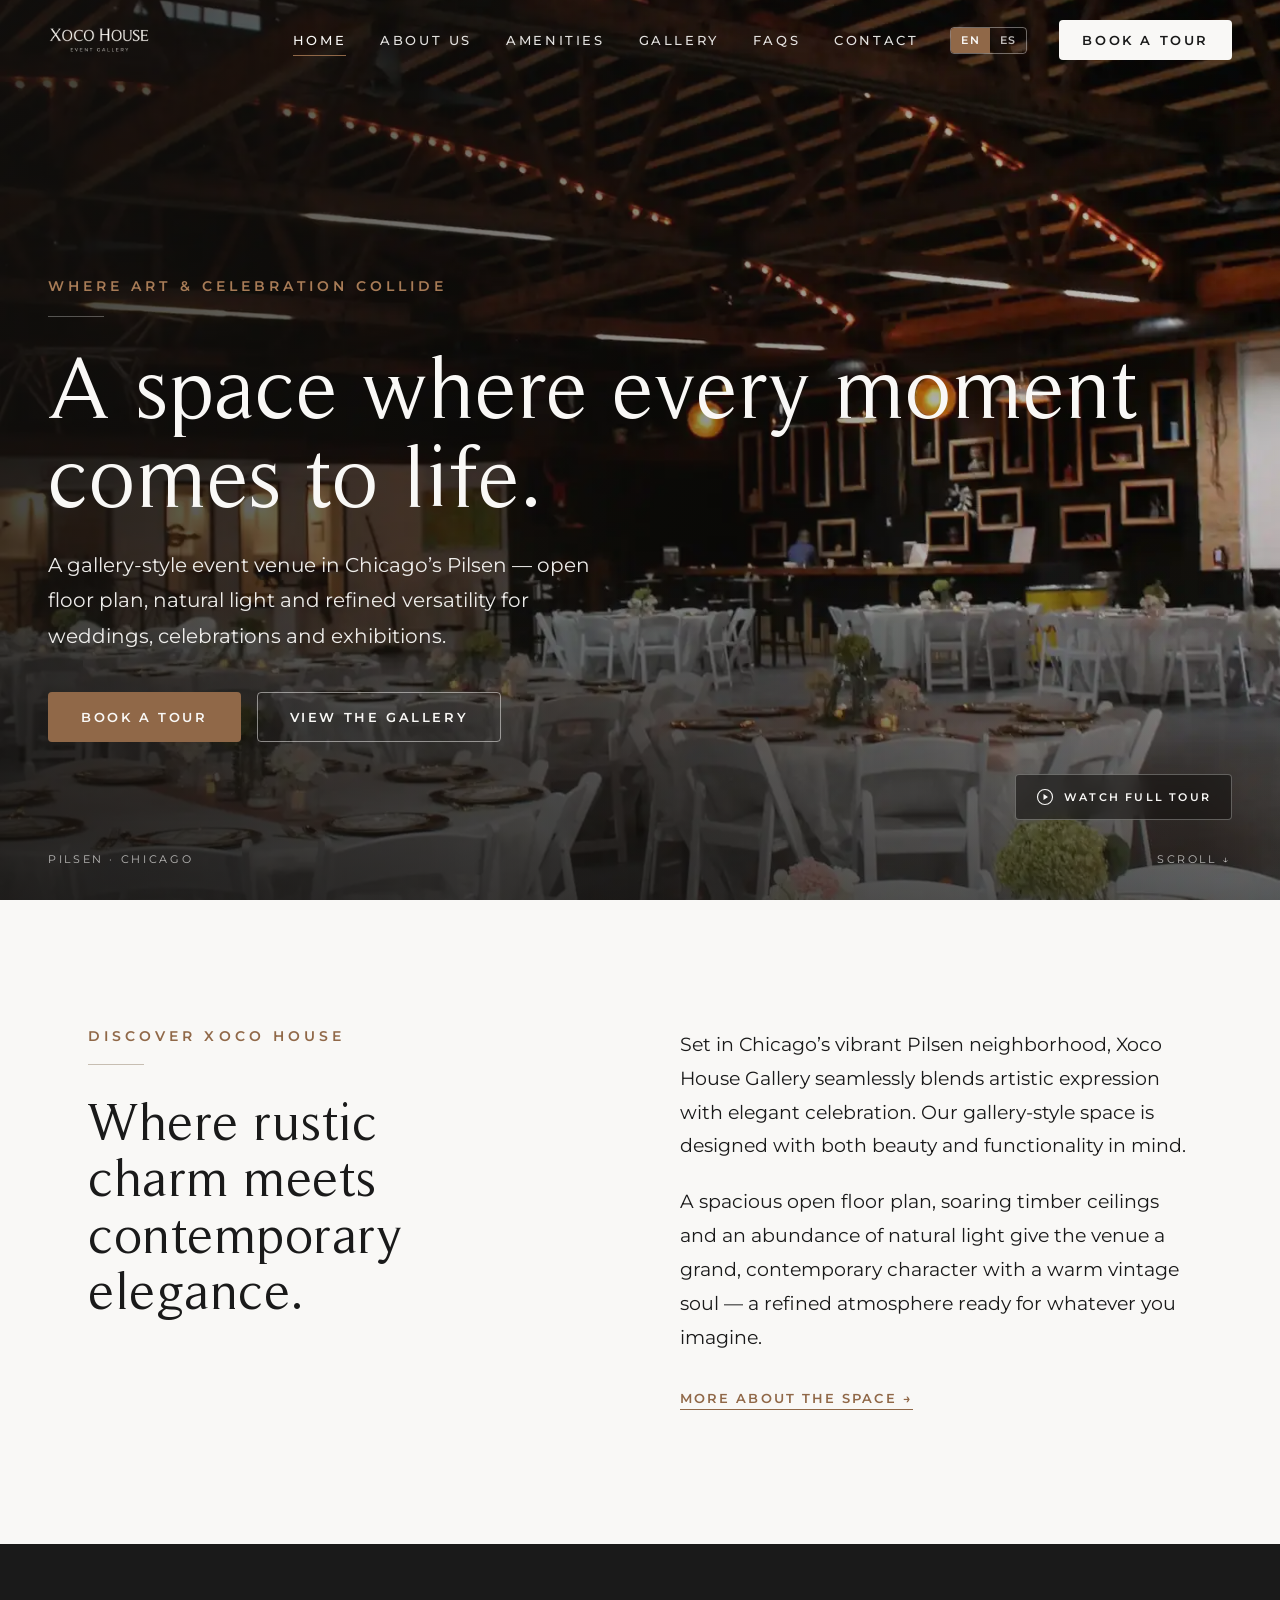
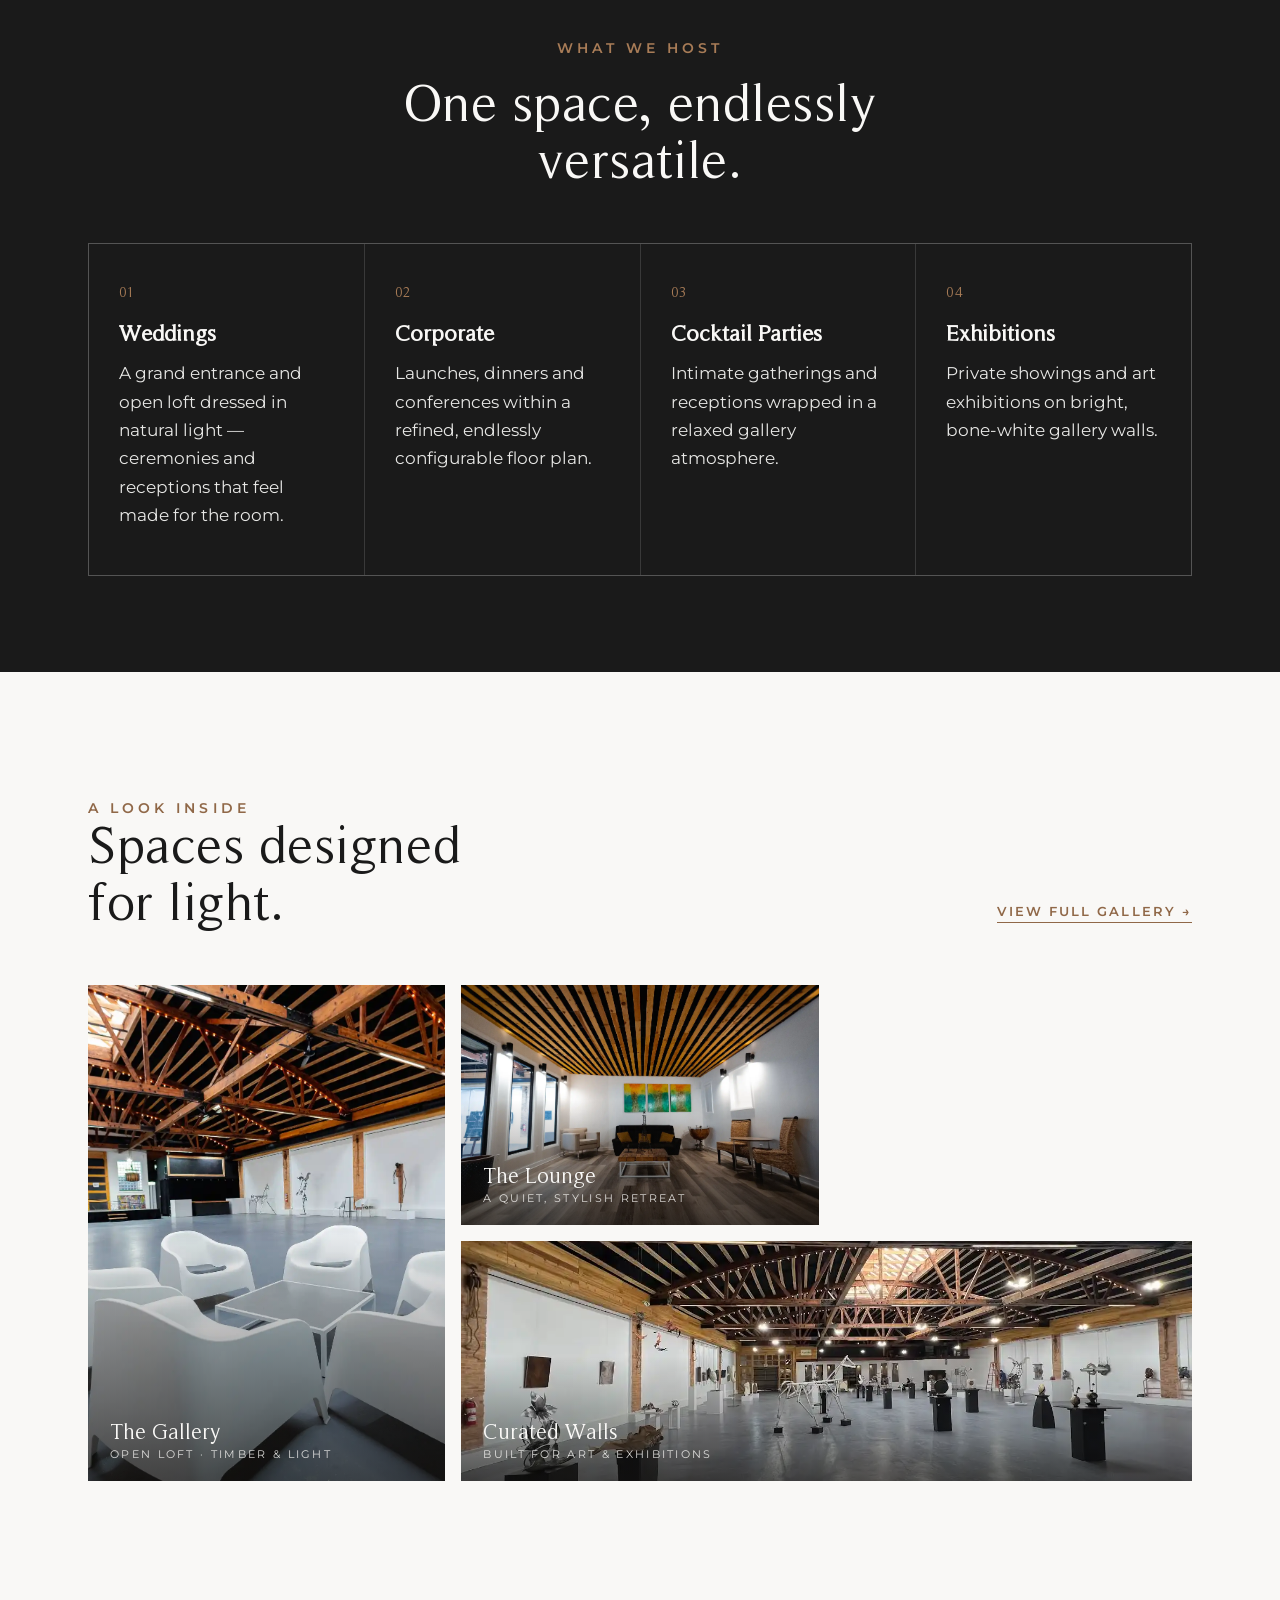
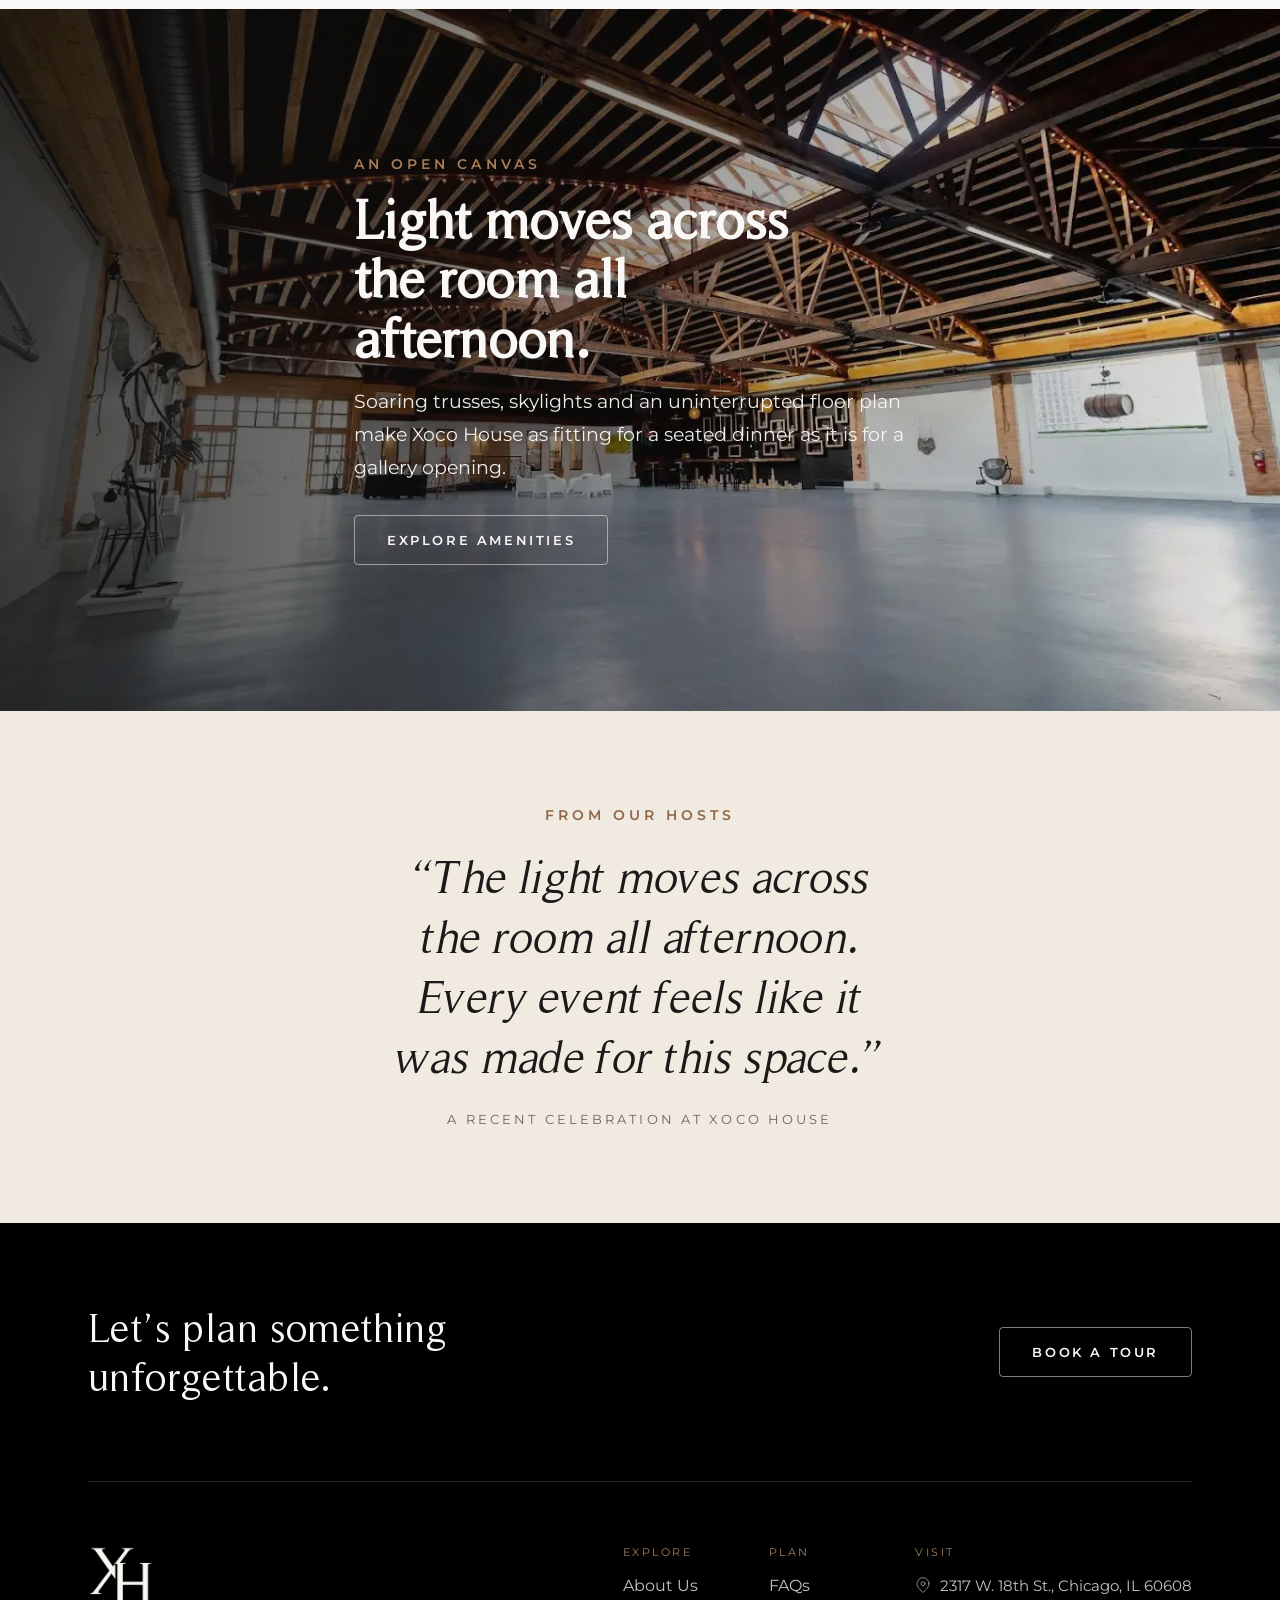
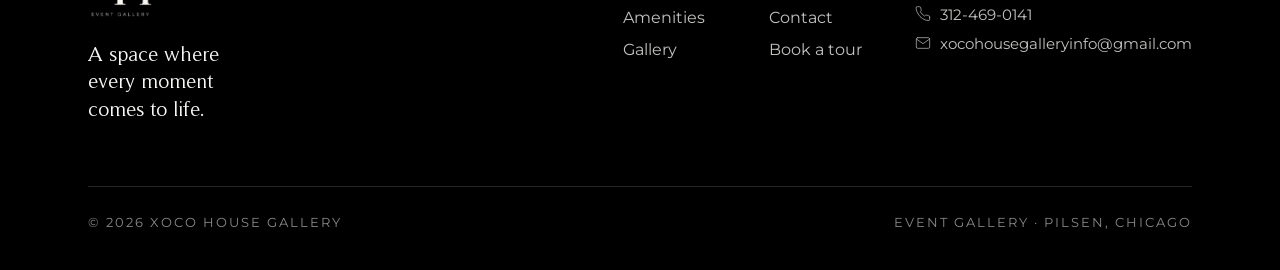
==== index.html @ 5855aecd "Launch Xoco House Gallery website Multi-page static site for Xoco House Gallery event venue (Pilsen," ====
<!DOCTYPE html>
<html lang="en">
<head>
<meta charset="utf-8" />
<meta name="viewport" content="width=device-width, initial-scale=1" />
<title>Xoco House Gallery — Event Venue in Pilsen, Chicago</title>
<meta name="description" content="A gallery-style event venue in Chicago's Pilsen — open floor plan, natural light and refined versatility for weddings, celebrations and exhibitions." />
<link rel="preconnect" href="https://fonts.googleapis.com" />
<link rel="preconnect" href="https://fonts.gstatic.com" crossorigin />
<link href="https://fonts.googleapis.com/css2?family=Montserrat:wght@300;400;500;600&display=swap" rel="stylesheet" />
<link rel="stylesheet" href="colors_and_type.css" />
<link rel="stylesheet" href="kit.css" />
<style>
/* ── Scroll-reveal ───────────────────────────────────────── */
.reveal { opacity: 0; transform: translateY(22px); transition: opacity 600ms cubic-bezier(0.22,1,0.36,1), transform 600ms cubic-bezier(0.22,1,0.36,1); }
.reveal.in  { opacity: 1; transform: none; }
.reveal-d1  { transition-delay: 80ms; }
.reveal-d2  { transition-delay: 160ms; }
.reveal-d3  { transition-delay: 240ms; }
.reveal-d4  { transition-delay: 320ms; }
@media (prefers-reduced-motion: reduce) { .reveal { opacity:1; transform:none; transition:none; } }

/* ── Nav ─────────────────────────────────────────────────── */
.nav { position:fixed; top:0; left:0; right:0; z-index:50;
  transition: background var(--dur) var(--ease-out), box-shadow var(--dur), border-color var(--dur);
  border-bottom: 1px solid transparent; }
.nav.solid { background: rgba(249,248,246,0.94); backdrop-filter: blur(10px);
  border-bottom-color: var(--border-soft); box-shadow: var(--shadow-xs); }
.nav-inner { max-width:1280px; margin:0 auto; padding:0 48px; height:80px;
  display:flex; align-items:center; gap:32px; }
.nav-logo { display:flex; align-items:center; }
.nav-logo img { height:26px; }
.nav-logo .logo-dark { display:none; }
.nav.solid .nav-logo .logo-light { display:none; }
.nav.solid .nav-logo .logo-dark  { display:block; }
.nav-links { display:flex; gap:34px; margin-left:auto; }
.nav-links a { font-size:13px; font-weight:500; letter-spacing:0.2em; text-transform:uppercase;
  position:relative; transition:color var(--dur); padding:4px 0; }
.nav:not(.solid) .nav-links a { color:rgba(249,248,246,.9); }
.nav.solid      .nav-links a { color:var(--xh-ink-700); }
.nav-links a::after { content:''; position:absolute; left:0; right:0; bottom:-4px; height:1px;
  background:var(--accent); transform:scaleX(0); transform-origin:left;
  transition:transform var(--dur) var(--ease-out); }
.nav-links a:hover::after, .nav-links a.active::after { transform:scaleX(1); }
.nav-links a.active { color:var(--accent); }
.nav:not(.solid) .nav-links a.active { color:var(--xh-bone); }

/* Language switcher */
.lang-switch { display:flex; align-items:center; gap:0; border:1px solid transparent;
  border-radius:var(--radius-md); overflow:hidden; font-size:10.5px; font-weight:600; letter-spacing:0.12em; }
.nav:not(.solid) .lang-switch { border-color:rgba(249,248,246,0.4); }
.nav.solid       .lang-switch { border-color:var(--border); }
.lang-switch button { background:none; border:none; cursor:pointer; padding:6px 10px;
  font-family:var(--font-sans); font-size:10.5px; font-weight:600; letter-spacing:0.12em;
  text-transform:uppercase; transition:background var(--dur), color var(--dur); }
.nav:not(.solid) .lang-switch button { color:rgba(249,248,246,.75); }
.nav.solid       .lang-switch button { color:var(--xh-stone-600); }
.lang-switch button.active { background:var(--accent); color:var(--xh-bone) !important; }
.nav-cta { padding:11px 22px; }
.nav:not(.solid) .nav-cta { background:var(--xh-bone); color:var(--xh-ink-900); }
.nav:not(.solid) .nav-cta:hover { background:var(--xh-white); }

/* Burger */
.nav-burger { display:none; flex-direction:column; gap:5px;
  background:none; border:0; padding:8px; cursor:pointer; }
.nav-burger span { width:24px; height:1.5px; display:block;
  transition:transform var(--dur), opacity var(--dur), background var(--dur); }
.nav:not(.solid) .nav-burger span { background:var(--xh-bone); }
.nav.solid       .nav-burger span { background:var(--xh-ink-900); }
.nav-burger.open span:nth-child(1) { transform:translateY(6.5px) rotate(45deg); }
.nav-burger.open span:nth-child(2) { opacity:0; }
.nav-burger.open span:nth-child(3) { transform:translateY(-6.5px) rotate(-45deg); }

/* Drawer */
.nav-drawer { display:none; overflow:hidden; max-height:0; background:var(--xh-bone);
  border-bottom:1px solid var(--border-soft); padding:0 32px;
  transition:max-height var(--dur) var(--ease-out), padding var(--dur); }
.nav-drawer.open { max-height:480px; padding:14px 32px 24px; }
.nav-drawer a { display:block; font-size:13px; font-weight:500; letter-spacing:0.16em;
  text-transform:uppercase; color:var(--xh-ink-700); padding:13px 0;
  border-bottom:1px solid var(--border-soft); transition:color var(--dur); }
.nav-drawer a.active { color:var(--accent); }
.nav-drawer .lang-row { display:flex; gap:12px; padding:16px 0; align-items:center; }
.nav-drawer .lang-row span { font-size:10px; letter-spacing:0.2em; text-transform:uppercase; color:var(--fg-3); }

@media (max-width:960px) {
  .nav-links, .nav-cta, .lang-switch { display:none; }
  .nav-burger { display:flex; }
  .nav-drawer { display:block; }
  .nav { background:rgba(249,248,246,.94); backdrop-filter:blur(10px); border-bottom-color:var(--border-soft); }
  .nav .nav-burger span { background:var(--xh-ink-900); }
  .nav .nav-logo .logo-light { display:none; }
  .nav .nav-logo .logo-dark  { display:block; }
}
@media (max-width:600px) { .nav-inner { padding:0 24px; } }

/* ── Hero (video) ────────────────────────────────────────── */
.hero { position:relative; min-height:100vh; display:flex; align-items:center;
  color:var(--xh-bone); overflow:hidden; }
.hero-media { position:absolute; inset:0; background:var(--xh-ink-800); }
.hero-media video { position:absolute; inset:0; width:100%; height:100%;
  object-fit:cover; }
.hero-media .hero-fallback { position:absolute; inset:0; width:100%; height:100%;
  object-fit:cover; transition:opacity 600ms; }
.hero-scrim { position:absolute; inset:0; pointer-events:none;
  background:
    linear-gradient(100deg, rgba(18,16,14,.82) 0%, rgba(18,16,14,.50) 46%, rgba(18,16,14,.14) 100%),
    linear-gradient(0deg, rgba(18,16,14,.60), rgba(18,16,14,0) 38%); }
.hero-content { position:relative; max-width:1280px; margin:0 auto; padding:120px 48px 0; width:100%; }
.hero-title { font-size:clamp(3rem,6.8vw,5.8rem); line-height:1.02; margin:0 0 26px; }
.hero-sub { font-size:clamp(1.1rem,1.6vw,1.35rem); line-height:1.75; max-width:42ch;
  color:rgba(249,248,246,.95); margin:0 0 38px; }
.hero-actions { display:flex; gap:16px; flex-wrap:wrap; }

/* Video tour button */
.hero-video-ctrl { position:absolute; bottom:80px; right:48px; z-index:10; }
.theater-btn { display:flex; align-items:center; gap:10px; background:rgba(18,16,14,.55);
  border:1px solid rgba(249,248,246,.3); color:var(--xh-bone); cursor:pointer;
  font-family:var(--font-sans); font-size:11px; font-weight:600; letter-spacing:0.2em;
  text-transform:uppercase; padding:13px 20px; border-radius:var(--radius-md);
  backdrop-filter:blur(8px); transition:background var(--dur), border-color var(--dur); }
.theater-btn:hover { background:rgba(18,16,14,.78); border-color:rgba(249,248,246,.6); }
.theater-btn svg { width:18px; height:18px; flex-shrink:0; }

.hero-foot { position:absolute; bottom:34px; left:0; right:0; max-width:1280px; margin:0 auto;
  padding:0 48px; display:flex; justify-content:space-between;
  font-size:11px; letter-spacing:0.24em; text-transform:uppercase; color:rgba(249,248,246,.7); }
.hero-scroll { animation:heroBob 2.4s var(--ease-in-out) infinite; }
@keyframes heroBob { 0%,100%{transform:translateY(0)} 50%{transform:translateY(5px)} }
@media (prefers-reduced-motion:reduce) { .hero-scroll { animation:none; } }
@media (max-height:720px) { .hero-foot,.hero-video-ctrl { display:none; } }
@media (max-width:600px) {
  .hero-content { padding-top:130px; padding-left:24px; padding-right:24px; }
  .hero-video-ctrl { right:24px; bottom:60px; }
  .hero-foot { padding:0 24px; }
}

/* ── Theater overlay ─────────────────────────────────────── */
.theater { position:fixed; inset:0; z-index:200; background:rgba(8,7,6,.96);
  display:flex; align-items:center; justify-content:center;
  animation:lbIn 280ms var(--ease-out); }
.theater[hidden] { display:none; }
@keyframes lbIn { from{opacity:0} to{opacity:1} }
.theater-close { position:absolute; top:24px; right:28px; background:none; border:0;
  color:var(--xh-bone); cursor:pointer; opacity:.7; transition:opacity var(--dur);
  display:flex; align-items:center; justify-content:center; padding:6px; }
.theater-close:hover { opacity:1; }
.theater-close svg { width:28px; height:28px; }
.theater video { max-width:90vw; max-height:86vh; display:block;
  box-shadow: 0 40px 80px rgba(0,0,0,.6); }

/* ── Sections ────────────────────────────────────────────── */
.intro-grid { display:grid; grid-template-columns:1fr 1fr; gap:80px; align-items:start; }
.intro-right p { font-size:19px; line-height:1.78; color:var(--xh-ink-900); margin:0 0 22px; }
.intro-right .btn-text { margin-top:8px; }
@media (max-width:860px) { .intro-grid { grid-template-columns:1fr; gap:30px; } }

/* Event types – dark band */
.evt-sec { background:var(--xh-ink-900); color:var(--xh-bone); }
.evt-grid { display:grid; grid-template-columns:repeat(4,1fr); gap:1px;
  background:rgba(249,248,246,.14); border:1px solid rgba(249,248,246,.14); }
.evt { background:var(--xh-ink-900); padding:40px 30px 46px; display:flex;
  flex-direction:column; gap:12px; transition:background var(--dur) var(--ease-out); }
.evt:hover { background:var(--xh-ink-800); }
.evt-n { font-family:var(--font-display); font-size:14px; color:var(--xh-terracotta-500); letter-spacing:0.1em; }
.evt-t { font-family:var(--font-display); font-size:23px; margin:6px 0 0; color:var(--xh-bone); }
.evt-d { font-size:16.5px; line-height:1.72; color:rgba(249,248,246,.92); margin:0; }
@media (max-width:860px) { .evt-grid { grid-template-columns:1fr 1fr; } }
@media (max-width:520px) { .evt-grid { grid-template-columns:1fr; } }

/* Spaces preview */
.sp-head { flex-direction:row; justify-content:space-between; align-items:flex-end; }
.sp-grid { display:grid; grid-template-columns:repeat(3,1fr); grid-auto-rows:240px; gap:16px; }
.sp-tile { position:relative; margin:0; overflow:hidden; background:var(--xh-sand-200); display:block; }
.sp-tile img { position:absolute; inset:0; width:100%; height:100%; object-fit:cover;
  transition:transform 600ms var(--ease-out); }
.sp-tile:hover img { transform:scale(1.04); }
.sp-tile.tall { grid-row:span 2; }
.sp-tile.wide { grid-column:span 2; }
.sp-tile::after { content:''; position:absolute; inset:0;
  background:linear-gradient(0deg, rgba(18,16,14,.66), rgba(18,16,14,0) 52%); pointer-events:none; }
.sp-cap { position:absolute; left:22px; bottom:20px; z-index:2; display:flex;
  flex-direction:column; gap:4px; color:var(--xh-bone); }
.sp-label { font-family:var(--font-display); font-size:22px; }
.sp-sub { font-size:10.5px; letter-spacing:0.22em; text-transform:uppercase; color:rgba(249,248,246,.84); }
@media (max-width:860px) {
  .sp-head { flex-direction:column; align-items:flex-start; gap:16px; }
  .sp-grid  { grid-template-columns:1fr 1fr; }
  .sp-tile.tall { grid-row:auto; }
}

/* Feature band */
.fband { position:relative; min-height:78vh; display:flex; align-items:center;
  color:var(--xh-bone); overflow:hidden; }
.fband img { position:absolute; inset:0; width:100%; height:100%; object-fit:cover; }
.fband-scrim { position:absolute; inset:0;
  background:linear-gradient(90deg, rgba(18,16,14,.78) 0%, rgba(18,16,14,.35) 60%, rgba(18,16,14,.1) 100%); }
.fband-inner { position:relative; }
.fband-title { font-family:var(--font-display); font-size:clamp(2.2rem,4.3vw,3.7rem);
  line-height:1.08; margin:18px 0 18px; max-width:16ch; color:var(--xh-bone); }
.fband p { font-size:18.5px; line-height:1.78; color:rgba(249,248,246,.95); max-width:44ch; margin:0 0 30px; }

/* Quote */
.quote-sec { background:var(--xh-sand-100); }
.quote-wrap { text-align:center; display:flex; flex-direction:column; align-items:center; gap:24px; }
.quote { font-family:var(--font-display); font-size:clamp(1.9rem,3.6vw,3.2rem);
  line-height:1.3; color:var(--xh-ink-900); margin:0; max-width:21ch; font-style:italic; }
.quote-by { font-size:13px; letter-spacing:0.24em; text-transform:uppercase; color:var(--xh-stone-600); }

/* ── Footer ──────────────────────────────────────────────── */
.ft { background:var(--xh-black); color:var(--xh-bone); padding:0 0 40px; }
.ft-cta { display:flex; justify-content:space-between; align-items:center; gap:24px;
  flex-wrap:wrap; padding:80px 0; border-bottom:1px solid rgba(249,248,246,.14); }
.ft-cta h3 { font-family:var(--font-display); font-size:clamp(1.7rem,3.2vw,2.6rem);
  margin:0; color:var(--xh-bone); max-width:18ch; }
.ft-top { display:grid; grid-template-columns:1fr 1.2fr; gap:60px; padding:64px 0;
  border-bottom:1px solid rgba(249,248,246,.14); }
.ft-mono { height:72px; margin-bottom:22px; }
.ft-tag { font-family:var(--font-display); font-size:21px; line-height:1.3;
  max-width:16ch; color:var(--xh-bone); margin:0; }
.ft-cols { display:grid; grid-template-columns:repeat(3,1fr); gap:32px; }
.ft-col { display:flex; flex-direction:column; gap:13px; }
.ft-h { font-size:10.5px; letter-spacing:0.24em; text-transform:uppercase;
  color:var(--xh-terracotta-500); margin-bottom:4px; }
.ft-col a { font-size:15.5px; color:rgba(249,248,246,.78); transition:color var(--dur); }
.ft-col a:hover { color:var(--xh-bone); }
.ft-col-info { display:flex; flex-direction:column; gap:10px; }
.ft-col-info a { display:flex; align-items:center; gap:9px; font-size:15px;
  color:rgba(249,248,246,.78); transition:color var(--dur); }
.ft-col-info a:hover { color:var(--xh-bone); }
.ft-col-info svg { width:16px; height:16px; flex-shrink:0; opacity:.7; }
.ft-base { display:flex; justify-content:space-between; gap:16px; flex-wrap:wrap;
  font-size:12.5px; letter-spacing:0.16em; text-transform:uppercase;
  color:rgba(249,248,246,.55); padding-top:28px; }
@media (max-width:860px) {
  .ft-top  { grid-template-columns:1fr; gap:40px; }
  .ft-cols { grid-template-columns:1fr 1fr; }
}
</style>
</head>
<body>

<!-- ════════════════════════════════════════════════
     NAVIGATION
════════════════════════════════════════════════ -->
<header id="nav" class="nav">
  <div class="nav-inner">
    <a class="nav-logo" href="index.html" aria-label="Xoco House Gallery — Home">
      <img class="logo-light" src="assets/logo-horizontal-white.png" alt="Xoco House Gallery" />
      <img class="logo-dark"  src="assets/logo-horizontal-black.png" alt="Xoco House Gallery" />
    </a>
    <nav class="nav-links" aria-label="Main navigation">
      <a href="index.html"     class="active" data-i18n="nav.home">Home</a>
      <a href="about.html"     data-i18n="nav.about">About Us</a>
      <a href="amenities.html" data-i18n="nav.amenities">Amenities</a>
      <a href="gallery.html"   data-i18n="nav.gallery">Gallery</a>
      <a href="faqs.html"      data-i18n="nav.faqs">FAQs</a>
      <a href="contact.html"   data-i18n="nav.contact">Contact</a>
    </nav>
    <div class="lang-switch" role="group" aria-label="Language">
      <button id="btn-en" class="active" onclick="setLang('en')">EN</button>
      <button id="btn-es"               onclick="setLang('es')">ES</button>
    </div>
    <a class="btn btn-primary nav-cta" href="contact.html" data-i18n="nav.cta">Book a Tour</a>
    <button class="nav-burger" id="nav-burger" aria-label="Menu" aria-expanded="false">
      <span></span><span></span><span></span>
    </button>
  </div>
  <div class="nav-drawer" id="nav-drawer" aria-hidden="true">
    <a href="index.html"     class="active" data-i18n="nav.home">Home</a>
    <a href="about.html"     data-i18n="nav.about">About Us</a>
    <a href="amenities.html" data-i18n="nav.amenities">Amenities</a>
    <a href="gallery.html"   data-i18n="nav.gallery">Gallery</a>
    <a href="faqs.html"      data-i18n="nav.faqs">FAQs</a>
    <a href="contact.html"   data-i18n="nav.contact">Contact</a>
    <div class="lang-row">
      <span data-i18n="nav.language">Language</span>
      <button id="btn-en-m" class="btn btn-ghost" style="padding:8px 16px;font-size:11px;" onclick="setLang('en')">EN</button>
      <button id="btn-es-m" class="btn btn-ghost" style="padding:8px 16px;font-size:11px;" onclick="setLang('es')">ES</button>
    </div>
    <a class="btn btn-primary" href="contact.html" style="margin-top:8px;justify-content:center;" data-i18n="nav.cta">Book a Tour</a>
  </div>
</header>

<!-- ════════════════════════════════════════════════
     HERO — video background
════════════════════════════════════════════════ -->
<section class="hero" aria-label="Hero">
  <div class="hero-media">
    <video id="hero-video" autoplay muted loop playsinline
           poster="assets/photos/reception.webp">
      <source src="assets/video/venue-tour.mp4" type="video/mp4" />
    </video>
    <img class="hero-fallback" src="assets/photos/reception.webp"
         alt="A celebration set beneath the gallery's timber trusses and warm string lights"
         style="opacity:0" />
    <div class="hero-scrim"></div>
  </div>

  <div class="hero-content reveal">
    <div class="eyebrow on-dark" data-i18n="hero.eyebrow">Where Art &amp; Celebration Collide</div>
    <hr class="rule on-dark" style="margin:22px 0 26px" />
    <h1 class="serif hero-title" data-i18n="hero.title">
      A space where every<br />moment comes to life.
    </h1>
    <p class="hero-sub" data-i18n="hero.sub">
      A gallery-style event venue in Chicago&rsquo;s Pilsen &mdash; open floor plan,
      natural light and refined versatility for weddings, celebrations and exhibitions.
    </p>
    <div class="hero-actions">
      <a class="btn btn-primary" href="contact.html" data-i18n="hero.cta1">Book a Tour</a>
      <a class="btn btn-ghost on-dark" href="gallery.html" data-i18n="hero.cta2">View the Gallery</a>
    </div>
  </div>

  <!-- Watch Full Tour button -->
  <div class="hero-video-ctrl">
    <button class="theater-btn" id="btn-theater" aria-label="Watch full tour video">
      <svg xmlns="http://www.w3.org/2000/svg" viewBox="0 0 24 24" fill="none" stroke="currentColor" stroke-width="1.5" stroke-linecap="round" stroke-linejoin="round"><circle cx="12" cy="12" r="10"/><polygon points="10 8 16 12 10 16 10 8" fill="currentColor" stroke="none"/></svg>
      <span data-i18n="hero.watchTour">Watch Full Tour</span>
    </button>
  </div>

  <div class="hero-foot">
    <span>Pilsen &middot; Chicago</span>
    <span class="hero-scroll" aria-hidden="true" data-i18n="hero.scroll">Scroll &darr;</span>
  </div>
</section>

<!-- ════════════════════════════════════════════════
     THEATER OVERLAY
════════════════════════════════════════════════ -->
<div id="theater" class="theater" hidden role="dialog" aria-modal="true" aria-label="Full tour video">
  <button class="theater-close" id="theater-close" aria-label="Close video">
    <svg xmlns="http://www.w3.org/2000/svg" viewBox="0 0 24 24" fill="none" stroke="currentColor" stroke-width="1.5" stroke-linecap="round" stroke-linejoin="round"><line x1="18" y1="6" x2="6" y2="18"/><line x1="6" y1="6" x2="18" y2="18"/></svg>
  </button>
  <video id="theater-video" controls loop playsinline
         poster="assets/photos/hall-empty.webp"
         style="max-width:90vw;max-height:86vh;display:block;box-shadow:0 40px 80px rgba(0,0,0,.6)">
    <source src="assets/video/venue-tour.mp4" type="video/mp4" />
  </video>
</div>

<!-- ════════════════════════════════════════════════
     INTRO
════════════════════════════════════════════════ -->
<section class="section" aria-labelledby="intro-heading">
  <div class="container intro-grid">
    <div class="intro-left reveal">
      <div class="eyebrow" data-i18n="intro.eyebrow">Discover Xoco House</div>
      <hr class="rule" style="margin:20px 0 28px" />
      <h2 class="serif section-title" id="intro-heading" data-i18n="intro.title">
        Where rustic charm meets contemporary elegance.
      </h2>
    </div>
    <div class="intro-right reveal reveal-d2">
      <p data-i18n="intro.p1">
        Set in Chicago&rsquo;s vibrant Pilsen neighborhood, Xoco House Gallery seamlessly blends
        artistic expression with elegant celebration. Our gallery-style space is designed with
        both beauty and functionality in mind.
      </p>
      <p data-i18n="intro.p2">
        A spacious open floor plan, soaring timber ceilings and an abundance of natural light
        give the venue a grand, contemporary character with a warm vintage soul &mdash; a refined
        atmosphere ready for whatever you imagine.
      </p>
      <a class="btn btn-text" href="about.html"><span data-i18n="intro.link">More about the space &rarr;</span></a>
    </div>
  </div>
</section>

<!-- ════════════════════════════════════════════════
     EVENT TYPES
════════════════════════════════════════════════ -->
<section class="section tight evt-sec" aria-labelledby="evt-heading">
  <div class="container">
    <div class="section-head center">
      <div class="eyebrow on-dark" data-i18n="evt.eyebrow">What We Host</div>
      <h2 class="serif section-title" id="evt-heading" style="color:var(--xh-bone);max-width:18ch" data-i18n="evt.title">
        One space, endlessly versatile.
      </h2>
    </div>
    <div class="evt-grid">
      <div class="evt reveal">
        <span class="evt-n">01</span>
        <h3 class="evt-t" data-i18n="evt.w.title">Weddings</h3>
        <p class="evt-d" data-i18n="evt.w.desc">A grand entrance and open loft dressed in natural light &mdash; ceremonies and receptions that feel made for the room.</p>
      </div>
      <div class="evt reveal reveal-d1">
        <span class="evt-n">02</span>
        <h3 class="evt-t" data-i18n="evt.c.title">Corporate</h3>
        <p class="evt-d" data-i18n="evt.c.desc">Launches, dinners and conferences within a refined, endlessly configurable floor plan.</p>
      </div>
      <div class="evt reveal reveal-d2">
        <span class="evt-n">03</span>
        <h3 class="evt-t" data-i18n="evt.cp.title">Cocktail Parties</h3>
        <p class="evt-d" data-i18n="evt.cp.desc">Intimate gatherings and receptions wrapped in a relaxed gallery atmosphere.</p>
      </div>
      <div class="evt reveal reveal-d3">
        <span class="evt-n">04</span>
        <h3 class="evt-t" data-i18n="evt.e.title">Exhibitions</h3>
        <p class="evt-d" data-i18n="evt.e.desc">Private showings and art exhibitions on bright, bone-white gallery walls.</p>
      </div>
    </div>
  </div>
</section>

<!-- ════════════════════════════════════════════════
     SPACES PREVIEW
════════════════════════════════════════════════ -->
<section class="section" aria-labelledby="spaces-heading">
  <div class="container">
    <div class="section-head sp-head">
      <div class="reveal">
        <div class="eyebrow" data-i18n="spaces.eyebrow">A Look Inside</div>
        <h2 class="serif section-title" id="spaces-heading" data-i18n="spaces.title">Spaces designed for light.</h2>
      </div>
      <a class="btn btn-text reveal reveal-d1" href="gallery.html"><span data-i18n="spaces.link">View full gallery &rarr;</span></a>
    </div>
    <div class="sp-grid">
      <a class="sp-tile tall reveal" href="gallery.html" aria-label="The Gallery">
        <img src="assets/photos/couple.webp" alt="Elegant open loft with natural light" loading="lazy" />
        <figcaption class="sp-cap">
          <span class="sp-label" data-i18n="spaces.t1.label">The Gallery</span>
          <span class="sp-sub"  data-i18n="spaces.t1.cap">Open loft · timber &amp; light</span>
        </figcaption>
      </a>
      <a class="sp-tile reveal reveal-d1" href="gallery.html" aria-label="The Lounge">
        <img src="assets/photos/lounge-a.webp" alt="A warm, inviting lounge space" loading="lazy" />
        <figcaption class="sp-cap">
          <span class="sp-label" data-i18n="spaces.t2.label">The Lounge</span>
          <span class="sp-sub"  data-i18n="spaces.t2.cap">A quiet, stylish retreat</span>
        </figcaption>
      </a>
      <a class="sp-tile wide reveal reveal-d2" href="gallery.html" aria-label="Curated Walls">
        <img src="assets/photos/hall-sculptures.webp" alt="Gallery walls with sculptural art" loading="lazy" />
        <figcaption class="sp-cap">
          <span class="sp-label" data-i18n="spaces.t3.label">Curated Walls</span>
          <span class="sp-sub"  data-i18n="spaces.t3.cap">Built for art &amp; exhibitions</span>
        </figcaption>
      </a>
    </div>
  </div>
</section>

<!-- ════════════════════════════════════════════════
     FEATURE BAND
════════════════════════════════════════════════ -->
<section class="fband" aria-labelledby="fband-heading">
  <img src="assets/photos/hall-empty.webp" alt="The open loft beneath a vaulted timber ceiling and skylights" />
  <div class="fband-scrim"></div>
  <div class="container fband-inner">
    <div class="eyebrow on-dark reveal" data-i18n="fband.eyebrow">An Open Canvas</div>
    <h2 class="fband-title reveal reveal-d1" id="fband-heading" data-i18n="fband.title">
      Light moves across the room all afternoon.
    </h2>
    <p class="reveal reveal-d2" data-i18n="fband.desc">
      Soaring trusses, skylights and an uninterrupted floor plan make Xoco House as fitting
      for a seated dinner as it is for a gallery opening.
    </p>
    <a class="btn btn-ghost on-dark reveal reveal-d3" href="amenities.html" data-i18n="fband.cta">Explore Amenities</a>
  </div>
</section>

<!-- ════════════════════════════════════════════════
     QUOTE
════════════════════════════════════════════════ -->
<section class="section tight quote-sec" aria-label="Featured quote">
  <div class="container quote-wrap">
    <div class="eyebrow reveal" data-i18n="quote.eyebrow">From Our Hosts</div>
    <blockquote class="quote reveal reveal-d1" data-i18n="quote.text">
      &ldquo;The light moves across the room all afternoon. Every event feels like it was made
      for this space.&rdquo;
    </blockquote>
    <div class="quote-by reveal reveal-d2" data-i18n="quote.by">A recent celebration at Xoco House</div>
  </div>
</section>

<!-- ════════════════════════════════════════════════
     FOOTER
════════════════════════════════════════════════ -->
<footer class="ft" aria-label="Site footer">
  <div class="container">
    <div class="ft-cta">
      <h3 class="serif" data-i18n="footer.cta">Let&rsquo;s plan something unforgettable.</h3>
      <a class="btn btn-ghost on-dark" href="contact.html" data-i18n="nav.cta">Book a Tour</a>
    </div>
    <div class="ft-top">
      <div class="ft-brand">
        <img src="assets/monogram-simple-white.png" alt="Xoco House Gallery" class="ft-mono" />
        <p class="ft-tag" data-i18n="footer.tagline">A space where every moment comes to life.</p>
      </div>
      <div class="ft-cols">
        <div class="ft-col">
          <span class="ft-h" data-i18n="footer.explore">Explore</span>
          <a href="about.html"     data-i18n="nav.about">About Us</a>
          <a href="amenities.html" data-i18n="nav.amenities">Amenities</a>
          <a href="gallery.html"   data-i18n="nav.gallery">Gallery</a>
        </div>
        <div class="ft-col">
          <span class="ft-h" data-i18n="footer.plan">Plan</span>
          <a href="faqs.html"   data-i18n="nav.faqs">FAQs</a>
          <a href="contact.html" data-i18n="nav.contact">Contact</a>
          <a href="contact.html" data-i18n="footer.bookTour">Book a tour</a>
        </div>
        <div class="ft-col">
          <span class="ft-h" data-i18n="footer.visit">Visit</span>
          <div class="ft-col-info">
            <a href="https://maps.google.com/?q=2317+W+18th+St+Chicago+IL+60608" target="_blank" rel="noopener">
              <svg xmlns="http://www.w3.org/2000/svg" viewBox="0 0 24 24" fill="none" stroke="currentColor" stroke-width="1.5" stroke-linecap="round" stroke-linejoin="round"><path d="M21 10c0 7-9 13-9 13S3 17 3 10a9 9 0 0 1 18 0z"/><circle cx="12" cy="10" r="3"/></svg>
              2317 W. 18th St., Chicago, IL 60608
            </a>
            <a href="tel:+13124690141">
              <svg xmlns="http://www.w3.org/2000/svg" viewBox="0 0 24 24" fill="none" stroke="currentColor" stroke-width="1.5" stroke-linecap="round" stroke-linejoin="round"><path d="M22 16.92v3a2 2 0 0 1-2.18 2 19.79 19.79 0 0 1-8.63-3.07A19.5 19.5 0 0 1 4.69 12 19.79 19.79 0 0 1 1.6 3.38 2 2 0 0 1 3.57 1h3a2 2 0 0 1 2 1.72c.127.96.361 1.903.7 2.81a2 2 0 0 1-.45 2.11L7.91 8.54a16 16 0 0 0 6.55 6.55l.91-.91a2 2 0 0 1 2.11-.45c.907.339 1.85.573 2.81.7A2 2 0 0 1 22 16.92z"/></svg>
              312-469-0141
            </a>
            <a href="mailto:xocohousegalleryinfo@gmail.com">
              <svg xmlns="http://www.w3.org/2000/svg" viewBox="0 0 24 24" fill="none" stroke="currentColor" stroke-width="1.5" stroke-linecap="round" stroke-linejoin="round"><path d="M4 4h16c1.1 0 2 .9 2 2v12a2 2 0 0 1-2 2H4a2 2 0 0 1-2-2V6c0-1.1.9-2 2-2z"/><polyline points="22,6 12,13 2,6"/></svg>
              xocohousegalleryinfo@gmail.com
            </a>
          </div>
        </div>
      </div>
    </div>
    <div class="ft-base">
      <span data-i18n="footer.copy">&copy; 2026 Xoco House Gallery</span>
      <span data-i18n="footer.tag2">Event Gallery &middot; Pilsen, Chicago</span>
    </div>
  </div>
</footer>

<!-- ════════════════════════════════════════════════
     SCRIPTS
════════════════════════════════════════════════ -->
<script>
// ── Translations ──────────────────────────────────────────
const TRANSLATIONS = {
  en: {
    'nav.home':'Home','nav.about':'About Us','nav.amenities':'Amenities',
    'nav.gallery':'Gallery','nav.faqs':'FAQs','nav.contact':'Contact',
    'nav.cta':'Book a Tour','nav.language':'Language',
    'hero.eyebrow':'Where Art &amp; Celebration Collide',
    'hero.title':'A space where every moment comes to life.',
    'hero.sub':'A gallery-style event venue in Chicago’s Pilsen — open floor plan, natural light and refined versatility for weddings, celebrations and exhibitions.',
    'hero.cta1':'Book a Tour','hero.cta2':'View the Gallery',
    'hero.watchTour':'Watch Full Tour','hero.scroll':'Scroll ↓',
    'intro.eyebrow':'Discover Xoco House',
    'intro.title':'Where rustic charm meets contemporary elegance.',
    'intro.p1':'Set in Chicago’s vibrant Pilsen neighborhood, Xoco House Gallery seamlessly blends artistic expression with elegant celebration. Our gallery-style space is designed with both beauty and functionality in mind.',
    'intro.p2':'A spacious open floor plan, soaring timber ceilings and an abundance of natural light give the venue a grand, contemporary character with a warm vintage soul — a refined atmosphere ready for whatever you imagine.',
    'intro.link':'More about the space →',
    'evt.eyebrow':'What We Host','evt.title':'One space, endlessly versatile.',
    'evt.w.title':'Weddings','evt.w.desc':'A grand entrance and open loft dressed in natural light — ceremonies and receptions that feel made for the room.',
    'evt.c.title':'Corporate','evt.c.desc':'Launches, dinners and conferences within a refined, endlessly configurable floor plan.',
    'evt.cp.title':'Cocktail Parties','evt.cp.desc':'Intimate gatherings and receptions wrapped in a relaxed gallery atmosphere.',
    'evt.e.title':'Exhibitions','evt.e.desc':'Private showings and art exhibitions on bright, bone-white gallery walls.',
    'spaces.eyebrow':'A Look Inside','spaces.title':'Spaces designed for light.','spaces.link':'View full gallery →',
    'spaces.t1.label':'The Gallery','spaces.t1.cap':'Open loft · timber &amp; light',
    'spaces.t2.label':'The Lounge','spaces.t2.cap':'A quiet, stylish retreat',
    'spaces.t3.label':'Curated Walls','spaces.t3.cap':'Built for art &amp; exhibitions',
    'fband.eyebrow':'An Open Canvas',
    'fband.title':'Light moves across the room all afternoon.',
    'fband.desc':'Soaring trusses, skylights and an uninterrupted floor plan make Xoco House as fitting for a seated dinner as it is for a gallery opening.',
    'fband.cta':'Explore Amenities',
    'quote.eyebrow':'From Our Hosts',
    'quote.text':'“The light moves across the room all afternoon. Every event feels like it was made for this space.”',
    'quote.by':'A recent celebration at Xoco House',
    'footer.cta':'Let’s plan something unforgettable.',
    'footer.tagline':'A space where every moment comes to life.',
    'footer.explore':'Explore','footer.plan':'Plan','footer.visit':'Visit',
    'footer.bookTour':'Book a tour',
    'footer.copy':'© 2026 Xoco House Gallery',
    'footer.tag2':'Event Gallery · Pilsen, Chicago',
  },
  es: {
    'nav.home':'Inicio','nav.about':'Nosotros','nav.amenities':'Espacios',
    'nav.gallery':'Galería','nav.faqs':'Preguntas','nav.contact':'Contacto',
    'nav.cta':'Reservar Visita','nav.language':'Idioma',
    'hero.eyebrow':'Donde el Arte y la Celebración se Encuentran',
    'hero.title':'Un espacio donde cada momento cobra vida.',
    'hero.sub':'Un venue tipo galería en el Pilsen de Chicago — planta abierta, luz natural y versatilidad refinada para bodas, celebraciones y exposiciones.',
    'hero.cta1':'Reservar Visita','hero.cta2':'Ver la Galería',
    'hero.watchTour':'Ver Recorrido Completo','hero.scroll':'Desplazar ↓',
    'intro.eyebrow':'Descubre Xoco House',
    'intro.title':'Donde el encanto rústico se encuentra con la elegancia contemporánea.',
    'intro.p1':'Ubicado en el vibrante barrio de Pilsen en Chicago, Xoco House Gallery fusiona la expresión artística con la celebración elegante. Nuestro espacio tipo galería está diseñado con belleza y funcionalidad en mente.',
    'intro.p2':'Una planta abierta, techos de madera elevados y abundante luz natural dan al venue un carácter grandioso y contemporáneo con un alma cálida y vintage — una atmósfera refinada lista para lo que imagines.',
    'intro.link':'Más sobre el espacio →',
    'evt.eyebrow':'Qué Alojamos','evt.title':'Un espacio, infinitamente versátil.',
    'evt.w.title':'Bodas','evt.w.desc':'Una entrada imponente y un loft abierto bañado en luz natural — ceremonias y recepciones que parecen hechas para este espacio.',
    'evt.c.title':'Corporativo','evt.c.desc':'Lanzamientos, cenas y conferencias dentro de una planta refinada e infinitamente configurable.',
    'evt.cp.title':'Cócteles','evt.cp.desc':'Reuniones íntimas y recepciones envueltas en una atmósfera de galería relajada.',
    'evt.e.title':'Exposiciones','evt.e.desc':'Muestras privadas y exposiciones de arte en paredes blancas tipo galería.',
    'spaces.eyebrow':'Una Mirada Adentro','spaces.title':'Espacios diseñados para la luz.','spaces.link':'Ver galería completa →',
    'spaces.t1.label':'La Galería','spaces.t1.cap':'Loft abierto · madera y luz',
    'spaces.t2.label':'El Lounge','spaces.t2.cap':'Un refugio tranquilo y elegante',
    'spaces.t3.label':'Paredes Curadas','spaces.t3.cap':'Hecho para arte y exposiciones',
    'fband.eyebrow':'Un Lienzo Abierto',
    'fband.title':'La luz recorre el salón toda la tarde.',
    'fband.desc':'Vigas elevadas, claraboyas y una planta sin interrupciones hacen de Xoco House el lugar ideal tanto para una cena formal como para una apertura de galería.',
    'fband.cta':'Explorar Espacios',
    'quote.eyebrow':'De Nuestros Anfitriones',
    'quote.text':'“La luz recorre el salón toda la tarde. Cada evento se siente hecho para este espacio.”',
    'quote.by':'Una celebración reciente en Xoco House',
    'footer.cta':'Planeemos algo inolvidable.',
    'footer.tagline':'Un espacio donde cada momento cobra vida.',
    'footer.explore':'Explorar','footer.plan':'Planificar','footer.visit':'Visitar',
    'footer.bookTour':'Reservar tour',
    'footer.copy':'© 2026 Xoco House Gallery',
    'footer.tag2':'Event Gallery · Pilsen, Chicago',
  }
};

let currentLang = localStorage.getItem('xh-lang') || 'en';

function applyTranslations(lang) {
  const t = TRANSLATIONS[lang];
  document.querySelectorAll('[data-i18n]').forEach(el => {
    const key = el.getAttribute('data-i18n');
    if (t[key] !== undefined) el.innerHTML = t[key];
  });
  document.documentElement.lang = lang;
  // Toggle active state on buttons
  ['btn-en','btn-es','btn-en-m','btn-es-m'].forEach(id => {
    const btn = document.getElementById(id);
    if (!btn) return;
    btn.classList.toggle('active', id.includes(lang));
  });
}

function setLang(lang) {
  currentLang = lang;
  localStorage.setItem('xh-lang', lang);
  applyTranslations(lang);
}

// ── Nav: solidify on scroll ───────────────────────────────
const nav = document.getElementById('nav');
function handleScroll() {
  nav.classList.toggle('solid', window.scrollY > 40);
}
window.addEventListener('scroll', handleScroll, { passive: true });
handleScroll();

// ── Nav: mobile drawer ────────────────────────────────────
const burger = document.getElementById('nav-burger');
const drawer = document.getElementById('nav-drawer');
burger.addEventListener('click', () => {
  const open = drawer.classList.toggle('open');
  burger.classList.toggle('open', open);
  burger.setAttribute('aria-expanded', open);
  drawer.setAttribute('aria-hidden', !open);
});

// ── Scroll reveal ─────────────────────────────────────────
const observer = new IntersectionObserver((entries) => {
  entries.forEach(e => { if (e.isIntersecting) { e.target.classList.add('in'); observer.unobserve(e.target); } });
}, { threshold: 0.12 });
document.querySelectorAll('.reveal').forEach(el => observer.observe(el));

// ── Theater overlay ───────────────────────────────────────
const theater      = document.getElementById('theater');
const theaterVideo = document.getElementById('theater-video');
const btnTheater   = document.getElementById('btn-theater');
const btnClose     = document.getElementById('theater-close');

function openTheater() {
  theater.hidden = false;
  document.body.style.overflow = 'hidden';
  theaterVideo.play().catch(() => {});
  theaterVideo.muted = false;
}
function closeTheater() {
  theater.hidden = true;
  document.body.style.overflow = '';
  theaterVideo.pause();
  theaterVideo.currentTime = 0;
  theaterVideo.muted = true;
}
btnTheater.addEventListener('click', openTheater);
btnClose.addEventListener('click', closeTheater);
theater.addEventListener('click', e => { if (e.target === theater) closeTheater(); });
document.addEventListener('keydown', e => { if (e.key === 'Escape' && !theater.hidden) closeTheater(); });

// ── Apply saved language ──────────────────────────────────
applyTranslations(currentLang);
</script>
</body>
</html>
---- colors_and_type.css ----
/* ============================================================
   XOCO HOUSE — Event Gallery
   Foundations: Color + Typography tokens
   "A space where every moment comes to life."
   ============================================================ */

/* ---------- Fonts ---------- */
@font-face {
  font-family: "Roman Serif";
  src: url("fonts/RomanSerif.ttf") format("truetype");
  font-weight: 400;
  font-style: normal;
  font-display: swap;
}
@font-face {
  font-family: "Roman Serif";
  src: url("fonts/RomanSerif-Oblique.ttf") format("truetype");
  font-weight: 400;
  font-style: italic;
  font-display: swap;
}
/* Montserrat is loaded from Google Fonts at point of use — see README (font substitution). */

:root {
  /* ============================================================
     BASE COLOR TOKENS
     Earthy, gallery-warm. High-contrast ink-on-bone with a
     single clay/terracotta accent drawn from the logo.
     ============================================================ */

  /* Ink (deep neutrals — text & dark surfaces) */
  --xh-ink-900: #1A1A1A;   /* deep near-black — primary text, dark bg  */
  --xh-ink-800: #262320;
  --xh-ink-700: #3A352F;   /* warm charcoal */
  --xh-black:   #000000;   /* pure black — logo master, high drama only */

  /* Stone (warm muted grays — secondary text, lines) */
  --xh-stone-600: #6E655B;  /* secondary text */
  --xh-stone-500: #897F73;
  --xh-stone-400: #A89E92;  /* tertiary / disabled */
  --xh-stone-300: #C7BEB2;  /* hairline borders on light */

  /* Sand (warm neutral surfaces, from natural light & adobe) */
  --xh-sand-200: #E8E0D5;   /* secondary surface, fills */
  --xh-sand-100: #F0EAE1;   /* subtle tint */
  --xh-bone:     #F9F8F6;   /* primary off-white background */
  --xh-white:    #FFFFFF;   /* pure white — cards on bone */

  /* Terracotta / Clay (the brand accent — sampled from logo) */
  --xh-terracotta-700: #6E4F36;  /* deep clay — pressed states */
  --xh-terracotta-600: #906848;  /* AUTHENTIC LOGO COLOR — primary accent */
  --xh-terracotta-500: #A87C57;  /* hover / lighter clay */
  --xh-clay-500:       #C47A5D;  /* brighter terracotta — secondary accent */
  --xh-terracotta-200: #E3D3C4;  /* clay tint — soft fills */
  --xh-terracotta-100: #F1E8E0;  /* faintest clay wash */

  /* Functional (used sparingly, kept earthy) */
  --xh-success: #5E6B4F;   /* olive */
  --xh-error:   #9E4B3B;   /* burnt sienna */

  /* ============================================================
     SEMANTIC TOKENS — reference these in product work
     ============================================================ */
  --bg:            var(--xh-bone);
  --bg-dark:       var(--xh-ink-900);
  --surface:       var(--xh-white);
  --surface-sunk:  var(--xh-sand-100);
  --surface-alt:   var(--xh-sand-200);

  --fg:            var(--xh-ink-900);   /* primary text */
  --fg-2:          var(--xh-stone-600); /* secondary text */
  --fg-3:          var(--xh-stone-400); /* tertiary text */
  --fg-on-dark:    var(--xh-bone);
  --fg-on-accent:  var(--xh-bone);

  --accent:        var(--xh-terracotta-600);
  --accent-hover:  var(--xh-terracotta-500);
  --accent-press:  var(--xh-terracotta-700);
  --accent-soft:   var(--xh-terracotta-100);

  --border:        var(--xh-stone-300);
  --border-soft:   var(--xh-sand-200);
  --border-strong: var(--xh-ink-900);

  /* ============================================================
     TYPE FAMILIES
     ============================================================ */
  --font-display: "Roman Serif", "Cormorant Garamond", Georgia, serif;
  --font-sans:    "Montserrat", "Helvetica Neue", Arial, sans-serif;

  /* Letterspacing — the wide-tracked caps are core to the brand */
  --track-tightest: -0.01em;
  --track-display:   0.01em;
  --track-label:     0.28em;  /* "EVENT GALLERY" spacing */
  --track-eyebrow:   0.34em;
  --track-body:      0.005em;

  /* ============================================================
     TYPE SCALE  (1.25 major-third-ish, gallery-generous)
     ============================================================ */
  --text-display:  clamp(3.75rem, 7.5vw, 6.5rem); /* hero serif */
  --text-h1:       clamp(2.75rem, 5vw, 4.25rem);
  --text-h2:       clamp(2rem, 3.4vw, 2.875rem);
  --text-h3:       1.75rem;
  --text-h4:       1.375rem;
  --text-body-lg:  1.25rem;
  --text-body:     1.0625rem;  /* 17px */
  --text-small:    0.9375rem;  /* 15px */
  --text-label:    0.8125rem;  /* 13px */
  --text-micro:    0.75rem;

  --leading-tight: 1.05;
  --leading-snug:  1.2;
  --leading-body:  1.65;

  /* ============================================================
     SPACING  (8px base, generous gallery whitespace)
     ============================================================ */
  --space-1: 4px;
  --space-2: 8px;
  --space-3: 12px;
  --space-4: 16px;
  --space-5: 24px;
  --space-6: 32px;
  --space-7: 48px;
  --space-8: 64px;
  --space-9: 96px;
  --space-10: 128px;
  --space-11: 160px;

  /* ============================================================
     RADII  (minimal — gallery sharpness, soft only on controls)
     ============================================================ */
  --radius-none: 0px;
  --radius-sm:   2px;
  --radius-md:   4px;
  --radius-lg:   8px;
  --radius-pill: 999px;

  /* ============================================================
     SHADOWS  (soft, warm, low — diffuse natural light)
     ============================================================ */
  --shadow-xs: 0 1px 2px rgba(26,26,26,0.05);
  --shadow-sm: 0 2px 8px rgba(26,26,26,0.06);
  --shadow-md: 0 8px 28px rgba(26,26,26,0.08);
  --shadow-lg: 0 24px 60px rgba(26,26,26,0.12);

  /* ============================================================
     MOTION  (calm, serene — slow & soft)
     ============================================================ */
  --ease-out: cubic-bezier(0.22, 1, 0.36, 1);
  --ease-in-out: cubic-bezier(0.65, 0, 0.35, 1);
  --dur-fast: 180ms;
  --dur: 320ms;
  --dur-slow: 600ms;
}

/* ============================================================
   SEMANTIC ELEMENT STYLES — opt-in helper classes
   ============================================================ */
.xh-display {
  font-family: var(--font-display);
  font-weight: 400;
  font-size: var(--text-display);
  line-height: var(--leading-tight);
  letter-spacing: var(--track-display);
  color: var(--fg);
}
.xh-h1 { font-family: var(--font-display); font-weight: 400; font-size: var(--text-h1); line-height: var(--leading-tight); letter-spacing: var(--track-display); color: var(--fg); }
.xh-h2 { font-family: var(--font-display); font-weight: 400; font-size: var(--text-h2); line-height: var(--leading-snug); color: var(--fg); }
.xh-h3 { font-family: var(--font-display); font-weight: 400; font-size: var(--text-h3); line-height: var(--leading-snug); color: var(--fg); }

/* Tracked caps — the signature "EVENT GALLERY" treatment */
.xh-eyebrow {
  font-family: var(--font-sans);
  font-weight: 500;
  font-size: var(--text-label);
  text-transform: uppercase;
  letter-spacing: var(--track-eyebrow);
  color: var(--accent);
}
.xh-label {
  font-family: var(--font-sans);
  font-weight: 500;
  font-size: var(--text-label);
  text-transform: uppercase;
  letter-spacing: var(--track-label);
  color: var(--fg-2);
}
.xh-body {
  font-family: var(--font-sans);
  font-weight: 400;
  font-size: var(--text-body);
  line-height: var(--leading-body);
  letter-spacing: var(--track-body);
  color: var(--fg);
}
.xh-body-lg { font-family: var(--font-sans); font-weight: 400; font-size: var(--text-body-lg); line-height: var(--leading-body); color: var(--fg); }
.xh-small { font-family: var(--font-sans); font-weight: 400; font-size: var(--text-small); line-height: 1.5; color: var(--fg-2); }
---- kit.css ----
/* Xoco House — Website UI Kit styles (builds on colors_and_type.css) */
* { box-sizing: border-box; }
html, body { margin: 0; padding: 0; }
body {
  background: var(--xh-bone);
  color: var(--fg);
  font-family: var(--font-sans);
  -webkit-font-smoothing: antialiased;
  text-rendering: optimizeLegibility;
}
img { display: block; max-width: 100%; }
a { color: inherit; text-decoration: none; }
button { font-family: inherit; cursor: pointer; }

/* ---------- shared primitives ---------- */
.eyebrow {
  font-size: 13.5px; font-weight: 600; letter-spacing: 0.3em;
  text-transform: uppercase; color: var(--accent);
}
.eyebrow.on-dark { color: var(--xh-terracotta-500); }
.serif { font-family: var(--font-display); font-weight: 400; letter-spacing: 0.01em; }
.rule { width: 56px; height: 1px; background: var(--xh-stone-300); border: 0; margin: 0; }
.rule.on-dark { background: rgba(249,248,246,0.3); }

.container { max-width: 1200px; margin: 0 auto; padding: 0 48px; }
@media (max-width: 600px) { .container { padding: 0 20px; } }

.btn {
  display: inline-flex; align-items: center; gap: 10px;
  font-size: 13px; font-weight: 600; letter-spacing: 0.2em; text-transform: uppercase; white-space: nowrap;
  padding: 16px 32px; border-radius: var(--radius-md); border: 1px solid transparent;
  transition: background var(--dur) var(--ease-out), color var(--dur) var(--ease-out),
              border-color var(--dur) var(--ease-out), transform var(--dur-fast) var(--ease-out);
}
.btn-primary { background: var(--accent); color: var(--xh-bone); }
.btn-primary:hover { background: var(--accent-hover); }
.btn-primary:active { background: var(--accent-press); transform: scale(0.99); }
.btn-ghost { background: transparent; color: var(--fg); border-color: var(--xh-ink-900); }
.btn-ghost:hover { background: var(--xh-ink-900); color: var(--xh-bone); }
.btn-ghost.on-dark { color: var(--xh-bone); border-color: rgba(249,248,246,0.5); }
.btn-ghost.on-dark:hover { background: var(--xh-bone); color: var(--xh-ink-900); border-color: var(--xh-bone); }
.btn-text { background: transparent; padding: 6px 0; color: var(--accent); border: 0; letter-spacing: 0.16em; }
.btn-text span { border-bottom: 1px solid currentColor; padding-bottom: 3px; transition: gap var(--dur); }
.btn-text:hover { color: var(--accent-press); }

image-slot { display: block; }

/* reveal-on-load motion — resting state is always fully visible (no opacity trap) */
@keyframes xhRise { from { transform: translateY(16px); } to { transform: none; } }
.rise { opacity: 1; }
@media (prefers-reduced-motion: no-preference) {
  .rise.in { animation: xhRise var(--dur-slow) var(--ease-out) both; }
}

/* sections */
.section { padding: 128px 0; }
.section.tight { padding: 96px 0; }
.section-head { display: flex; flex-direction: column; gap: 18px; align-items: flex-start; margin-bottom: 56px; }
.section-head.center { align-items: center; text-align: center; }
.section-title { font-size: clamp(2.2rem, 4.2vw, 3.5rem); line-height: 1.05; color: var(--fg); margin: 0; max-width: 14ch; }
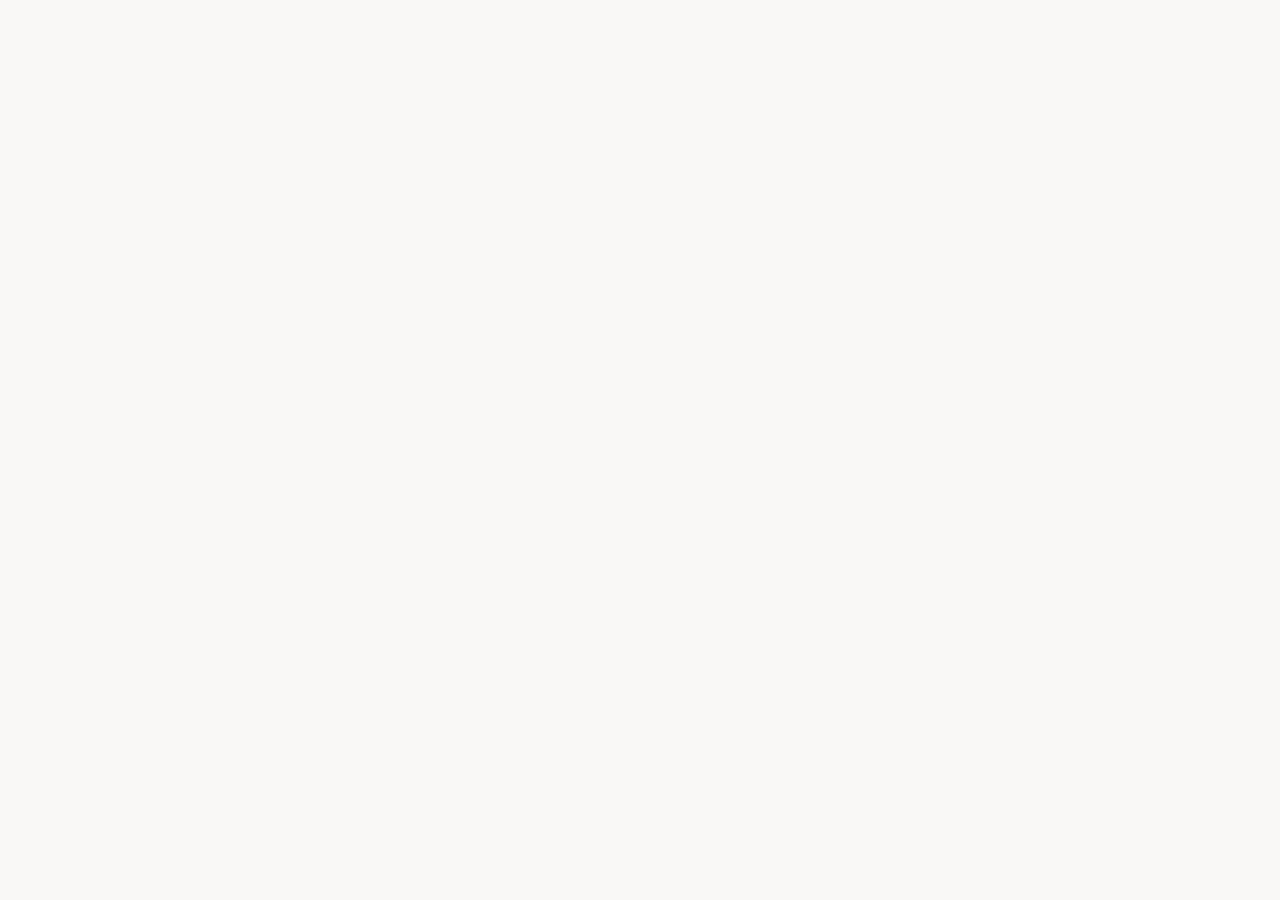
==== commit 0bf6a9d6: "Rebuild site with Claude Design system — new React architecture Complete overhaul: replace static HT" ====
--- a/index.html
+++ b/index.html
@@ -1,689 +1,54 @@
 <!DOCTYPE html>
+<!-- @dsCard group="UI Kit — Website" name="Website UI Kit" subtitle="Interactive Xoco House venue site — hero, nav, sections, inquiry" viewport="1280x720" -->
 <html lang="en">
 <head>
 <meta charset="utf-8" />
 <meta name="viewport" content="width=device-width, initial-scale=1" />
 <title>Xoco House Gallery — Event Venue in Pilsen, Chicago</title>
-<meta name="description" content="A gallery-style event venue in Chicago's Pilsen — open floor plan, natural light and refined versatility for weddings, celebrations and exhibitions." />
 <link rel="preconnect" href="https://fonts.googleapis.com" />
 <link rel="preconnect" href="https://fonts.gstatic.com" crossorigin />
 <link href="https://fonts.googleapis.com/css2?family=Montserrat:wght@300;400;500;600&display=swap" rel="stylesheet" />
 <link rel="stylesheet" href="colors_and_type.css" />
 <link rel="stylesheet" href="kit.css" />
-<style>
-/* ── Scroll-reveal ───────────────────────────────────────── */
-.reveal { opacity: 0; transform: translateY(22px); transition: opacity 600ms cubic-bezier(0.22,1,0.36,1), transform 600ms cubic-bezier(0.22,1,0.36,1); }
-.reveal.in  { opacity: 1; transform: none; }
-.reveal-d1  { transition-delay: 80ms; }
-.reveal-d2  { transition-delay: 160ms; }
-.reveal-d3  { transition-delay: 240ms; }
-.reveal-d4  { transition-delay: 320ms; }
-@media (prefers-reduced-motion: reduce) { .reveal { opacity:1; transform:none; transition:none; } }
-
-/* ── Nav ─────────────────────────────────────────────────── */
-.nav { position:fixed; top:0; left:0; right:0; z-index:50;
-  transition: background var(--dur) var(--ease-out), box-shadow var(--dur), border-color var(--dur);
-  border-bottom: 1px solid transparent; }
-.nav.solid { background: rgba(249,248,246,0.94); backdrop-filter: blur(10px);
-  border-bottom-color: var(--border-soft); box-shadow: var(--shadow-xs); }
-.nav-inner { max-width:1280px; margin:0 auto; padding:0 48px; height:80px;
-  display:flex; align-items:center; gap:32px; }
-.nav-logo { display:flex; align-items:center; }
-.nav-logo img { height:26px; }
-.nav-logo .logo-dark { display:none; }
-.nav.solid .nav-logo .logo-light { display:none; }
-.nav.solid .nav-logo .logo-dark  { display:block; }
-.nav-links { display:flex; gap:34px; margin-left:auto; }
-.nav-links a { font-size:13px; font-weight:500; letter-spacing:0.2em; text-transform:uppercase;
-  position:relative; transition:color var(--dur); padding:4px 0; }
-.nav:not(.solid) .nav-links a { color:rgba(249,248,246,.9); }
-.nav.solid      .nav-links a { color:var(--xh-ink-700); }
-.nav-links a::after { content:''; position:absolute; left:0; right:0; bottom:-4px; height:1px;
-  background:var(--accent); transform:scaleX(0); transform-origin:left;
-  transition:transform var(--dur) var(--ease-out); }
-.nav-links a:hover::after, .nav-links a.active::after { transform:scaleX(1); }
-.nav-links a.active { color:var(--accent); }
-.nav:not(.solid) .nav-links a.active { color:var(--xh-bone); }
-
-/* Language switcher */
-.lang-switch { display:flex; align-items:center; gap:0; border:1px solid transparent;
-  border-radius:var(--radius-md); overflow:hidden; font-size:10.5px; font-weight:600; letter-spacing:0.12em; }
-.nav:not(.solid) .lang-switch { border-color:rgba(249,248,246,0.4); }
-.nav.solid       .lang-switch { border-color:var(--border); }
-.lang-switch button { background:none; border:none; cursor:pointer; padding:6px 10px;
-  font-family:var(--font-sans); font-size:10.5px; font-weight:600; letter-spacing:0.12em;
-  text-transform:uppercase; transition:background var(--dur), color var(--dur); }
-.nav:not(.solid) .lang-switch button { color:rgba(249,248,246,.75); }
-.nav.solid       .lang-switch button { color:var(--xh-stone-600); }
-.lang-switch button.active { background:var(--accent); color:var(--xh-bone) !important; }
-.nav-cta { padding:11px 22px; }
-.nav:not(.solid) .nav-cta { background:var(--xh-bone); color:var(--xh-ink-900); }
-.nav:not(.solid) .nav-cta:hover { background:var(--xh-white); }
-
-/* Burger */
-.nav-burger { display:none; flex-direction:column; gap:5px;
-  background:none; border:0; padding:8px; cursor:pointer; }
-.nav-burger span { width:24px; height:1.5px; display:block;
-  transition:transform var(--dur), opacity var(--dur), background var(--dur); }
-.nav:not(.solid) .nav-burger span { background:var(--xh-bone); }
-.nav.solid       .nav-burger span { background:var(--xh-ink-900); }
-.nav-burger.open span:nth-child(1) { transform:translateY(6.5px) rotate(45deg); }
-.nav-burger.open span:nth-child(2) { opacity:0; }
-.nav-burger.open span:nth-child(3) { transform:translateY(-6.5px) rotate(-45deg); }
-
-/* Drawer */
-.nav-drawer { display:none; overflow:hidden; max-height:0; background:var(--xh-bone);
-  border-bottom:1px solid var(--border-soft); padding:0 32px;
-  transition:max-height var(--dur) var(--ease-out), padding var(--dur); }
-.nav-drawer.open { max-height:480px; padding:14px 32px 24px; }
-.nav-drawer a { display:block; font-size:13px; font-weight:500; letter-spacing:0.16em;
-  text-transform:uppercase; color:var(--xh-ink-700); padding:13px 0;
-  border-bottom:1px solid var(--border-soft); transition:color var(--dur); }
-.nav-drawer a.active { color:var(--accent); }
-.nav-drawer .lang-row { display:flex; gap:12px; padding:16px 0; align-items:center; }
-.nav-drawer .lang-row span { font-size:10px; letter-spacing:0.2em; text-transform:uppercase; color:var(--fg-3); }
-
-@media (max-width:960px) {
-  .nav-links, .nav-cta, .lang-switch { display:none; }
-  .nav-burger { display:flex; }
-  .nav-drawer { display:block; }
-  .nav { background:rgba(249,248,246,.94); backdrop-filter:blur(10px); border-bottom-color:var(--border-soft); }
-  .nav .nav-burger span { background:var(--xh-ink-900); }
-  .nav .nav-logo .logo-light { display:none; }
-  .nav .nav-logo .logo-dark  { display:block; }
-}
-@media (max-width:600px) { .nav-inner { padding:0 24px; } }
-
-/* ── Hero (video) ────────────────────────────────────────── */
-.hero { position:relative; min-height:100vh; display:flex; align-items:center;
-  color:var(--xh-bone); overflow:hidden; }
-.hero-media { position:absolute; inset:0; background:var(--xh-ink-800); }
-.hero-media video { position:absolute; inset:0; width:100%; height:100%;
-  object-fit:cover; }
-.hero-media .hero-fallback { position:absolute; inset:0; width:100%; height:100%;
-  object-fit:cover; transition:opacity 600ms; }
-.hero-scrim { position:absolute; inset:0; pointer-events:none;
-  background:
-    linear-gradient(100deg, rgba(18,16,14,.82) 0%, rgba(18,16,14,.50) 46%, rgba(18,16,14,.14) 100%),
-    linear-gradient(0deg, rgba(18,16,14,.60), rgba(18,16,14,0) 38%); }
-.hero-content { position:relative; max-width:1280px; margin:0 auto; padding:120px 48px 0; width:100%; }
-.hero-title { font-size:clamp(3rem,6.8vw,5.8rem); line-height:1.02; margin:0 0 26px; }
-.hero-sub { font-size:clamp(1.1rem,1.6vw,1.35rem); line-height:1.75; max-width:42ch;
-  color:rgba(249,248,246,.95); margin:0 0 38px; }
-.hero-actions { display:flex; gap:16px; flex-wrap:wrap; }
-
-/* Video tour button */
-.hero-video-ctrl { position:absolute; bottom:80px; right:48px; z-index:10; }
-.theater-btn { display:flex; align-items:center; gap:10px; background:rgba(18,16,14,.55);
-  border:1px solid rgba(249,248,246,.3); color:var(--xh-bone); cursor:pointer;
-  font-family:var(--font-sans); font-size:11px; font-weight:600; letter-spacing:0.2em;
-  text-transform:uppercase; padding:13px 20px; border-radius:var(--radius-md);
-  backdrop-filter:blur(8px); transition:background var(--dur), border-color var(--dur); }
-.theater-btn:hover { background:rgba(18,16,14,.78); border-color:rgba(249,248,246,.6); }
-.theater-btn svg { width:18px; height:18px; flex-shrink:0; }
-
-.hero-foot { position:absolute; bottom:34px; left:0; right:0; max-width:1280px; margin:0 auto;
-  padding:0 48px; display:flex; justify-content:space-between;
-  font-size:11px; letter-spacing:0.24em; text-transform:uppercase; color:rgba(249,248,246,.7); }
-.hero-scroll { animation:heroBob 2.4s var(--ease-in-out) infinite; }
-@keyframes heroBob { 0%,100%{transform:translateY(0)} 50%{transform:translateY(5px)} }
-@media (prefers-reduced-motion:reduce) { .hero-scroll { animation:none; } }
-@media (max-height:720px) { .hero-foot,.hero-video-ctrl { display:none; } }
-@media (max-width:600px) {
-  .hero-content { padding-top:130px; padding-left:24px; padding-right:24px; }
-  .hero-video-ctrl { right:24px; bottom:60px; }
-  .hero-foot { padding:0 24px; }
-}
-
-/* ── Theater overlay ─────────────────────────────────────── */
-.theater { position:fixed; inset:0; z-index:200; background:rgba(8,7,6,.96);
-  display:flex; align-items:center; justify-content:center;
-  animation:lbIn 280ms var(--ease-out); }
-.theater[hidden] { display:none; }
-@keyframes lbIn { from{opacity:0} to{opacity:1} }
-.theater-close { position:absolute; top:24px; right:28px; background:none; border:0;
-  color:var(--xh-bone); cursor:pointer; opacity:.7; transition:opacity var(--dur);
-  display:flex; align-items:center; justify-content:center; padding:6px; }
-.theater-close:hover { opacity:1; }
-.theater-close svg { width:28px; height:28px; }
-.theater video { max-width:90vw; max-height:86vh; display:block;
-  box-shadow: 0 40px 80px rgba(0,0,0,.6); }
-
-/* ── Sections ────────────────────────────────────────────── */
-.intro-grid { display:grid; grid-template-columns:1fr 1fr; gap:80px; align-items:start; }
-.intro-right p { font-size:19px; line-height:1.78; color:var(--xh-ink-900); margin:0 0 22px; }
-.intro-right .btn-text { margin-top:8px; }
-@media (max-width:860px) { .intro-grid { grid-template-columns:1fr; gap:30px; } }
-
-/* Event types – dark band */
-.evt-sec { background:var(--xh-ink-900); color:var(--xh-bone); }
-.evt-grid { display:grid; grid-template-columns:repeat(4,1fr); gap:1px;
-  background:rgba(249,248,246,.14); border:1px solid rgba(249,248,246,.14); }
-.evt { background:var(--xh-ink-900); padding:40px 30px 46px; display:flex;
-  flex-direction:column; gap:12px; transition:background var(--dur) var(--ease-out); }
-.evt:hover { background:var(--xh-ink-800); }
-.evt-n { font-family:var(--font-display); font-size:14px; color:var(--xh-terracotta-500); letter-spacing:0.1em; }
-.evt-t { font-family:var(--font-display); font-size:23px; margin:6px 0 0; color:var(--xh-bone); }
-.evt-d { font-size:16.5px; line-height:1.72; color:rgba(249,248,246,.92); margin:0; }
-@media (max-width:860px) { .evt-grid { grid-template-columns:1fr 1fr; } }
-@media (max-width:520px) { .evt-grid { grid-template-columns:1fr; } }
-
-/* Spaces preview */
-.sp-head { flex-direction:row; justify-content:space-between; align-items:flex-end; }
-.sp-grid { display:grid; grid-template-columns:repeat(3,1fr); grid-auto-rows:240px; gap:16px; }
-.sp-tile { position:relative; margin:0; overflow:hidden; background:var(--xh-sand-200); display:block; }
-.sp-tile img { position:absolute; inset:0; width:100%; height:100%; object-fit:cover;
-  transition:transform 600ms var(--ease-out); }
-.sp-tile:hover img { transform:scale(1.04); }
-.sp-tile.tall { grid-row:span 2; }
-.sp-tile.wide { grid-column:span 2; }
-.sp-tile::after { content:''; position:absolute; inset:0;
-  background:linear-gradient(0deg, rgba(18,16,14,.66), rgba(18,16,14,0) 52%); pointer-events:none; }
-.sp-cap { position:absolute; left:22px; bottom:20px; z-index:2; display:flex;
-  flex-direction:column; gap:4px; color:var(--xh-bone); }
-.sp-label { font-family:var(--font-display); font-size:22px; }
-.sp-sub { font-size:10.5px; letter-spacing:0.22em; text-transform:uppercase; color:rgba(249,248,246,.84); }
-@media (max-width:860px) {
-  .sp-head { flex-direction:column; align-items:flex-start; gap:16px; }
-  .sp-grid  { grid-template-columns:1fr 1fr; }
-  .sp-tile.tall { grid-row:auto; }
-}
-
-/* Feature band */
-.fband { position:relative; min-height:78vh; display:flex; align-items:center;
-  color:var(--xh-bone); overflow:hidden; }
-.fband img { position:absolute; inset:0; width:100%; height:100%; object-fit:cover; }
-.fband-scrim { position:absolute; inset:0;
-  background:linear-gradient(90deg, rgba(18,16,14,.78) 0%, rgba(18,16,14,.35) 60%, rgba(18,16,14,.1) 100%); }
-.fband-inner { position:relative; }
-.fband-title { font-family:var(--font-display); font-size:clamp(2.2rem,4.3vw,3.7rem);
-  line-height:1.08; margin:18px 0 18px; max-width:16ch; color:var(--xh-bone); }
-.fband p { font-size:18.5px; line-height:1.78; color:rgba(249,248,246,.95); max-width:44ch; margin:0 0 30px; }
-
-/* Quote */
-.quote-sec { background:var(--xh-sand-100); }
-.quote-wrap { text-align:center; display:flex; flex-direction:column; align-items:center; gap:24px; }
-.quote { font-family:var(--font-display); font-size:clamp(1.9rem,3.6vw,3.2rem);
-  line-height:1.3; color:var(--xh-ink-900); margin:0; max-width:21ch; font-style:italic; }
-.quote-by { font-size:13px; letter-spacing:0.24em; text-transform:uppercase; color:var(--xh-stone-600); }
-
-/* ── Footer ──────────────────────────────────────────────── */
-.ft { background:var(--xh-black); color:var(--xh-bone); padding:0 0 40px; }
-.ft-cta { display:flex; justify-content:space-between; align-items:center; gap:24px;
-  flex-wrap:wrap; padding:80px 0; border-bottom:1px solid rgba(249,248,246,.14); }
-.ft-cta h3 { font-family:var(--font-display); font-size:clamp(1.7rem,3.2vw,2.6rem);
-  margin:0; color:var(--xh-bone); max-width:18ch; }
-.ft-top { display:grid; grid-template-columns:1fr 1.2fr; gap:60px; padding:64px 0;
-  border-bottom:1px solid rgba(249,248,246,.14); }
-.ft-mono { height:72px; margin-bottom:22px; }
-.ft-tag { font-family:var(--font-display); font-size:21px; line-height:1.3;
-  max-width:16ch; color:var(--xh-bone); margin:0; }
-.ft-cols { display:grid; grid-template-columns:repeat(3,1fr); gap:32px; }
-.ft-col { display:flex; flex-direction:column; gap:13px; }
-.ft-h { font-size:10.5px; letter-spacing:0.24em; text-transform:uppercase;
-  color:var(--xh-terracotta-500); margin-bottom:4px; }
-.ft-col a { font-size:15.5px; color:rgba(249,248,246,.78); transition:color var(--dur); }
-.ft-col a:hover { color:var(--xh-bone); }
-.ft-col-info { display:flex; flex-direction:column; gap:10px; }
-.ft-col-info a { display:flex; align-items:center; gap:9px; font-size:15px;
-  color:rgba(249,248,246,.78); transition:color var(--dur); }
-.ft-col-info a:hover { color:var(--xh-bone); }
-.ft-col-info svg { width:16px; height:16px; flex-shrink:0; opacity:.7; }
-.ft-base { display:flex; justify-content:space-between; gap:16px; flex-wrap:wrap;
-  font-size:12.5px; letter-spacing:0.16em; text-transform:uppercase;
-  color:rgba(249,248,246,.55); padding-top:28px; }
-@media (max-width:860px) {
-  .ft-top  { grid-template-columns:1fr; gap:40px; }
-  .ft-cols { grid-template-columns:1fr 1fr; }
-}
-</style>
+<link rel="stylesheet" href="apple.css" />
 </head>
 <body>
+<div id="root"></div>
 
-<!-- ════════════════════════════════════════════════
-     NAVIGATION
-════════════════════════════════════════════════ -->
-<header id="nav" class="nav">
-  <div class="nav-inner">
-    <a class="nav-logo" href="index.html" aria-label="Xoco House Gallery — Home">
-      <img class="logo-light" src="assets/logo-horizontal-white.png" alt="Xoco House Gallery" />
-      <img class="logo-dark"  src="assets/logo-horizontal-black.png" alt="Xoco House Gallery" />
-    </a>
-    <nav class="nav-links" aria-label="Main navigation">
-      <a href="index.html"     class="active" data-i18n="nav.home">Home</a>
-      <a href="about.html"     data-i18n="nav.about">About Us</a>
-      <a href="amenities.html" data-i18n="nav.amenities">Amenities</a>
-      <a href="gallery.html"   data-i18n="nav.gallery">Gallery</a>
-      <a href="faqs.html"      data-i18n="nav.faqs">FAQs</a>
-      <a href="contact.html"   data-i18n="nav.contact">Contact</a>
-    </nav>
-    <div class="lang-switch" role="group" aria-label="Language">
-      <button id="btn-en" class="active" onclick="setLang('en')">EN</button>
-      <button id="btn-es"               onclick="setLang('es')">ES</button>
-    </div>
-    <a class="btn btn-primary nav-cta" href="contact.html" data-i18n="nav.cta">Book a Tour</a>
-    <button class="nav-burger" id="nav-burger" aria-label="Menu" aria-expanded="false">
-      <span></span><span></span><span></span>
-    </button>
-  </div>
-  <div class="nav-drawer" id="nav-drawer" aria-hidden="true">
-    <a href="index.html"     class="active" data-i18n="nav.home">Home</a>
-    <a href="about.html"     data-i18n="nav.about">About Us</a>
-    <a href="amenities.html" data-i18n="nav.amenities">Amenities</a>
-    <a href="gallery.html"   data-i18n="nav.gallery">Gallery</a>
-    <a href="faqs.html"      data-i18n="nav.faqs">FAQs</a>
-    <a href="contact.html"   data-i18n="nav.contact">Contact</a>
-    <div class="lang-row">
-      <span data-i18n="nav.language">Language</span>
-      <button id="btn-en-m" class="btn btn-ghost" style="padding:8px 16px;font-size:11px;" onclick="setLang('en')">EN</button>
-      <button id="btn-es-m" class="btn btn-ghost" style="padding:8px 16px;font-size:11px;" onclick="setLang('es')">ES</button>
-    </div>
-    <a class="btn btn-primary" href="contact.html" style="margin-top:8px;justify-content:center;" data-i18n="nav.cta">Book a Tour</a>
-  </div>
-</header>
+<script src="reveal.js"></script>
+<script src="https://unpkg.com/react@18.3.1/umd/react.development.js" integrity="sha384-hD6/rw4ppMLGNu3tX5cjIb+uRZ7UkRJ6BPkLpg4hAu/6onKUg4lLsHAs9EBPT82L" crossorigin="anonymous"></script>
+<script src="https://unpkg.com/react-dom@18.3.1/umd/react-dom.development.js" integrity="sha384-u6aeetuaXnQ38mYT8rp6sbXaQe3NL9t+IBXmnYxwkUI2Hw4bsp2Wvmx4yRQF1uAm" crossorigin="anonymous"></script>
+<script src="https://unpkg.com/@babel/standalone@7.29.0/babel.min.js" integrity="sha384-m08KidiNqLdpJqLq95G/LEi8Qvjl/xUYll3QILypMoQ65QorJ9Lvtp2RXYGBFj1y" crossorigin="anonymous"></script>
 
-<!-- ════════════════════════════════════════════════
-     HERO — video background
-════════════════════════════════════════════════ -->
-<section class="hero" aria-label="Hero">
-  <div class="hero-media">
-    <video id="hero-video" autoplay muted loop playsinline
-           poster="assets/photos/reception.webp">
-      <source src="assets/video/venue-tour.mp4" type="video/mp4" />
-    </video>
-    <img class="hero-fallback" src="assets/photos/reception.webp"
-         alt="A celebration set beneath the gallery's timber trusses and warm string lights"
-         style="opacity:0" />
-    <div class="hero-scrim"></div>
-  </div>
+<script type="text/babel" src="Nav.jsx"></script>
+<script type="text/babel" src="Hero.jsx"></script>
+<script type="text/babel" src="Home.jsx"></script>
+<script type="text/babel" src="Footer.jsx"></script>
 
-  <div class="hero-content reveal">
-    <div class="eyebrow on-dark" data-i18n="hero.eyebrow">Where Art &amp; Celebration Collide</div>
-    <hr class="rule on-dark" style="margin:22px 0 26px" />
-    <h1 class="serif hero-title" data-i18n="hero.title">
-      A space where every<br />moment comes to life.
-    </h1>
-    <p class="hero-sub" data-i18n="hero.sub">
-      A gallery-style event venue in Chicago&rsquo;s Pilsen &mdash; open floor plan,
-      natural light and refined versatility for weddings, celebrations and exhibitions.
-    </p>
-    <div class="hero-actions">
-      <a class="btn btn-primary" href="contact.html" data-i18n="hero.cta1">Book a Tour</a>
-      <a class="btn btn-ghost on-dark" href="gallery.html" data-i18n="hero.cta2">View the Gallery</a>
-    </div>
-  </div>
-
-  <!-- Watch Full Tour button -->
-  <div class="hero-video-ctrl">
-    <button class="theater-btn" id="btn-theater" aria-label="Watch full tour video">
-      <svg xmlns="http://www.w3.org/2000/svg" viewBox="0 0 24 24" fill="none" stroke="currentColor" stroke-width="1.5" stroke-linecap="round" stroke-linejoin="round"><circle cx="12" cy="12" r="10"/><polygon points="10 8 16 12 10 16 10 8" fill="currentColor" stroke="none"/></svg>
-      <span data-i18n="hero.watchTour">Watch Full Tour</span>
-    </button>
-  </div>
-
-  <div class="hero-foot">
-    <span>Pilsen &middot; Chicago</span>
-    <span class="hero-scroll" aria-hidden="true" data-i18n="hero.scroll">Scroll &darr;</span>
-  </div>
-</section>
-
-<!-- ════════════════════════════════════════════════
-     THEATER OVERLAY
-════════════════════════════════════════════════ -->
-<div id="theater" class="theater" hidden role="dialog" aria-modal="true" aria-label="Full tour video">
-  <button class="theater-close" id="theater-close" aria-label="Close video">
-    <svg xmlns="http://www.w3.org/2000/svg" viewBox="0 0 24 24" fill="none" stroke="currentColor" stroke-width="1.5" stroke-linecap="round" stroke-linejoin="round"><line x1="18" y1="6" x2="6" y2="18"/><line x1="6" y1="6" x2="18" y2="18"/></svg>
-  </button>
-  <video id="theater-video" controls loop playsinline
-         poster="assets/photos/hall-empty.webp"
-         style="max-width:90vw;max-height:86vh;display:block;box-shadow:0 40px 80px rgba(0,0,0,.6)">
-    <source src="assets/video/venue-tour.mp4" type="video/mp4" />
-  </video>
-</div>
-
-<!-- ════════════════════════════════════════════════
-     INTRO
-════════════════════════════════════════════════ -->
-<section class="section" aria-labelledby="intro-heading">
-  <div class="container intro-grid">
-    <div class="intro-left reveal">
-      <div class="eyebrow" data-i18n="intro.eyebrow">Discover Xoco House</div>
-      <hr class="rule" style="margin:20px 0 28px" />
-      <h2 class="serif section-title" id="intro-heading" data-i18n="intro.title">
-        Where rustic charm meets contemporary elegance.
-      </h2>
-    </div>
-    <div class="intro-right reveal reveal-d2">
-      <p data-i18n="intro.p1">
-        Set in Chicago&rsquo;s vibrant Pilsen neighborhood, Xoco House Gallery seamlessly blends
-        artistic expression with elegant celebration. Our gallery-style space is designed with
-        both beauty and functionality in mind.
-      </p>
-      <p data-i18n="intro.p2">
-        A spacious open floor plan, soaring timber ceilings and an abundance of natural light
-        give the venue a grand, contemporary character with a warm vintage soul &mdash; a refined
-        atmosphere ready for whatever you imagine.
-      </p>
-      <a class="btn btn-text" href="about.html"><span data-i18n="intro.link">More about the space &rarr;</span></a>
-    </div>
-  </div>
-</section>
-
-<!-- ════════════════════════════════════════════════
-     EVENT TYPES
-════════════════════════════════════════════════ -->
-<section class="section tight evt-sec" aria-labelledby="evt-heading">
-  <div class="container">
-    <div class="section-head center">
-      <div class="eyebrow on-dark" data-i18n="evt.eyebrow">What We Host</div>
-      <h2 class="serif section-title" id="evt-heading" style="color:var(--xh-bone);max-width:18ch" data-i18n="evt.title">
-        One space, endlessly versatile.
-      </h2>
-    </div>
-    <div class="evt-grid">
-      <div class="evt reveal">
-        <span class="evt-n">01</span>
-        <h3 class="evt-t" data-i18n="evt.w.title">Weddings</h3>
-        <p class="evt-d" data-i18n="evt.w.desc">A grand entrance and open loft dressed in natural light &mdash; ceremonies and receptions that feel made for the room.</p>
-      </div>
-      <div class="evt reveal reveal-d1">
-        <span class="evt-n">02</span>
-        <h3 class="evt-t" data-i18n="evt.c.title">Corporate</h3>
-        <p class="evt-d" data-i18n="evt.c.desc">Launches, dinners and conferences within a refined, endlessly configurable floor plan.</p>
-      </div>
-      <div class="evt reveal reveal-d2">
-        <span class="evt-n">03</span>
-        <h3 class="evt-t" data-i18n="evt.cp.title">Cocktail Parties</h3>
-        <p class="evt-d" data-i18n="evt.cp.desc">Intimate gatherings and receptions wrapped in a relaxed gallery atmosphere.</p>
-      </div>
-      <div class="evt reveal reveal-d3">
-        <span class="evt-n">04</span>
-        <h3 class="evt-t" data-i18n="evt.e.title">Exhibitions</h3>
-        <p class="evt-d" data-i18n="evt.e.desc">Private showings and art exhibitions on bright, bone-white gallery walls.</p>
-      </div>
-    </div>
-  </div>
-</section>
-
-<!-- ════════════════════════════════════════════════
-     SPACES PREVIEW
-════════════════════════════════════════════════ -->
-<section class="section" aria-labelledby="spaces-heading">
-  <div class="container">
-    <div class="section-head sp-head">
-      <div class="reveal">
-        <div class="eyebrow" data-i18n="spaces.eyebrow">A Look Inside</div>
-        <h2 class="serif section-title" id="spaces-heading" data-i18n="spaces.title">Spaces designed for light.</h2>
-      </div>
-      <a class="btn btn-text reveal reveal-d1" href="gallery.html"><span data-i18n="spaces.link">View full gallery &rarr;</span></a>
-    </div>
-    <div class="sp-grid">
-      <a class="sp-tile tall reveal" href="gallery.html" aria-label="The Gallery">
-        <img src="assets/photos/couple.webp" alt="Elegant open loft with natural light" loading="lazy" />
-        <figcaption class="sp-cap">
-          <span class="sp-label" data-i18n="spaces.t1.label">The Gallery</span>
-          <span class="sp-sub"  data-i18n="spaces.t1.cap">Open loft · timber &amp; light</span>
-        </figcaption>
-      </a>
-      <a class="sp-tile reveal reveal-d1" href="gallery.html" aria-label="The Lounge">
-        <img src="assets/photos/lounge-a.webp" alt="A warm, inviting lounge space" loading="lazy" />
-        <figcaption class="sp-cap">
-          <span class="sp-label" data-i18n="spaces.t2.label">The Lounge</span>
-          <span class="sp-sub"  data-i18n="spaces.t2.cap">A quiet, stylish retreat</span>
-        </figcaption>
-      </a>
-      <a class="sp-tile wide reveal reveal-d2" href="gallery.html" aria-label="Curated Walls">
-        <img src="assets/photos/hall-sculptures.webp" alt="Gallery walls with sculptural art" loading="lazy" />
-        <figcaption class="sp-cap">
-          <span class="sp-label" data-i18n="spaces.t3.label">Curated Walls</span>
-          <span class="sp-sub"  data-i18n="spaces.t3.cap">Built for art &amp; exhibitions</span>
-        </figcaption>
-      </a>
-    </div>
-  </div>
-</section>
-
-<!-- ════════════════════════════════════════════════
-     FEATURE BAND
-════════════════════════════════════════════════ -->
-<section class="fband" aria-labelledby="fband-heading">
-  <img src="assets/photos/hall-empty.webp" alt="The open loft beneath a vaulted timber ceiling and skylights" />
-  <div class="fband-scrim"></div>
-  <div class="container fband-inner">
-    <div class="eyebrow on-dark reveal" data-i18n="fband.eyebrow">An Open Canvas</div>
-    <h2 class="fband-title reveal reveal-d1" id="fband-heading" data-i18n="fband.title">
-      Light moves across the room all afternoon.
-    </h2>
-    <p class="reveal reveal-d2" data-i18n="fband.desc">
-      Soaring trusses, skylights and an uninterrupted floor plan make Xoco House as fitting
-      for a seated dinner as it is for a gallery opening.
-    </p>
-    <a class="btn btn-ghost on-dark reveal reveal-d3" href="amenities.html" data-i18n="fband.cta">Explore Amenities</a>
-  </div>
-</section>
-
-<!-- ════════════════════════════════════════════════
-     QUOTE
-════════════════════════════════════════════════ -->
-<section class="section tight quote-sec" aria-label="Featured quote">
-  <div class="container quote-wrap">
-    <div class="eyebrow reveal" data-i18n="quote.eyebrow">From Our Hosts</div>
-    <blockquote class="quote reveal reveal-d1" data-i18n="quote.text">
-      &ldquo;The light moves across the room all afternoon. Every event feels like it was made
-      for this space.&rdquo;
-    </blockquote>
-    <div class="quote-by reveal reveal-d2" data-i18n="quote.by">A recent celebration at Xoco House</div>
-  </div>
-</section>
-
-<!-- ════════════════════════════════════════════════
-     FOOTER
-════════════════════════════════════════════════ -->
-<footer class="ft" aria-label="Site footer">
-  <div class="container">
-    <div class="ft-cta">
-      <h3 class="serif" data-i18n="footer.cta">Let&rsquo;s plan something unforgettable.</h3>
-      <a class="btn btn-ghost on-dark" href="contact.html" data-i18n="nav.cta">Book a Tour</a>
-    </div>
-    <div class="ft-top">
-      <div class="ft-brand">
-        <img src="assets/monogram-simple-white.png" alt="Xoco House Gallery" class="ft-mono" />
-        <p class="ft-tag" data-i18n="footer.tagline">A space where every moment comes to life.</p>
-      </div>
-      <div class="ft-cols">
-        <div class="ft-col">
-          <span class="ft-h" data-i18n="footer.explore">Explore</span>
-          <a href="about.html"     data-i18n="nav.about">About Us</a>
-          <a href="amenities.html" data-i18n="nav.amenities">Amenities</a>
-          <a href="gallery.html"   data-i18n="nav.gallery">Gallery</a>
-        </div>
-        <div class="ft-col">
-          <span class="ft-h" data-i18n="footer.plan">Plan</span>
-          <a href="faqs.html"   data-i18n="nav.faqs">FAQs</a>
-          <a href="contact.html" data-i18n="nav.contact">Contact</a>
-          <a href="contact.html" data-i18n="footer.bookTour">Book a tour</a>
-        </div>
-        <div class="ft-col">
-          <span class="ft-h" data-i18n="footer.visit">Visit</span>
-          <div class="ft-col-info">
-            <a href="https://maps.google.com/?q=2317+W+18th+St+Chicago+IL+60608" target="_blank" rel="noopener">
-              <svg xmlns="http://www.w3.org/2000/svg" viewBox="0 0 24 24" fill="none" stroke="currentColor" stroke-width="1.5" stroke-linecap="round" stroke-linejoin="round"><path d="M21 10c0 7-9 13-9 13S3 17 3 10a9 9 0 0 1 18 0z"/><circle cx="12" cy="10" r="3"/></svg>
-              2317 W. 18th St., Chicago, IL 60608
-            </a>
-            <a href="tel:+13124690141">
-              <svg xmlns="http://www.w3.org/2000/svg" viewBox="0 0 24 24" fill="none" stroke="currentColor" stroke-width="1.5" stroke-linecap="round" stroke-linejoin="round"><path d="M22 16.92v3a2 2 0 0 1-2.18 2 19.79 19.79 0 0 1-8.63-3.07A19.5 19.5 0 0 1 4.69 12 19.79 19.79 0 0 1 1.6 3.38 2 2 0 0 1 3.57 1h3a2 2 0 0 1 2 1.72c.127.96.361 1.903.7 2.81a2 2 0 0 1-.45 2.11L7.91 8.54a16 16 0 0 0 6.55 6.55l.91-.91a2 2 0 0 1 2.11-.45c.907.339 1.85.573 2.81.7A2 2 0 0 1 22 16.92z"/></svg>
-              312-469-0141
-            </a>
-            <a href="mailto:xocohousegalleryinfo@gmail.com">
-              <svg xmlns="http://www.w3.org/2000/svg" viewBox="0 0 24 24" fill="none" stroke="currentColor" stroke-width="1.5" stroke-linecap="round" stroke-linejoin="round"><path d="M4 4h16c1.1 0 2 .9 2 2v12a2 2 0 0 1-2 2H4a2 2 0 0 1-2-2V6c0-1.1.9-2 2-2z"/><polyline points="22,6 12,13 2,6"/></svg>
-              xocohousegalleryinfo@gmail.com
-            </a>
-          </div>
-        </div>
-      </div>
-    </div>
-    <div class="ft-base">
-      <span data-i18n="footer.copy">&copy; 2026 Xoco House Gallery</span>
-      <span data-i18n="footer.tag2">Event Gallery &middot; Pilsen, Chicago</span>
-    </div>
-  </div>
-</footer>
-
-<!-- ════════════════════════════════════════════════
-     SCRIPTS
-════════════════════════════════════════════════ -->
-<script>
-// ── Translations ──────────────────────────────────────────
-const TRANSLATIONS = {
-  en: {
-    'nav.home':'Home','nav.about':'About Us','nav.amenities':'Amenities',
-    'nav.gallery':'Gallery','nav.faqs':'FAQs','nav.contact':'Contact',
-    'nav.cta':'Book a Tour','nav.language':'Language',
-    'hero.eyebrow':'Where Art &amp; Celebration Collide',
-    'hero.title':'A space where every moment comes to life.',
-    'hero.sub':'A gallery-style event venue in Chicago’s Pilsen — open floor plan, natural light and refined versatility for weddings, celebrations and exhibitions.',
-    'hero.cta1':'Book a Tour','hero.cta2':'View the Gallery',
-    'hero.watchTour':'Watch Full Tour','hero.scroll':'Scroll ↓',
-    'intro.eyebrow':'Discover Xoco House',
-    'intro.title':'Where rustic charm meets contemporary elegance.',
-    'intro.p1':'Set in Chicago’s vibrant Pilsen neighborhood, Xoco House Gallery seamlessly blends artistic expression with elegant celebration. Our gallery-style space is designed with both beauty and functionality in mind.',
-    'intro.p2':'A spacious open floor plan, soaring timber ceilings and an abundance of natural light give the venue a grand, contemporary character with a warm vintage soul — a refined atmosphere ready for whatever you imagine.',
-    'intro.link':'More about the space →',
-    'evt.eyebrow':'What We Host','evt.title':'One space, endlessly versatile.',
-    'evt.w.title':'Weddings','evt.w.desc':'A grand entrance and open loft dressed in natural light — ceremonies and receptions that feel made for the room.',
-    'evt.c.title':'Corporate','evt.c.desc':'Launches, dinners and conferences within a refined, endlessly configurable floor plan.',
-    'evt.cp.title':'Cocktail Parties','evt.cp.desc':'Intimate gatherings and receptions wrapped in a relaxed gallery atmosphere.',
-    'evt.e.title':'Exhibitions','evt.e.desc':'Private showings and art exhibitions on bright, bone-white gallery walls.',
-    'spaces.eyebrow':'A Look Inside','spaces.title':'Spaces designed for light.','spaces.link':'View full gallery →',
-    'spaces.t1.label':'The Gallery','spaces.t1.cap':'Open loft · timber &amp; light',
-    'spaces.t2.label':'The Lounge','spaces.t2.cap':'A quiet, stylish retreat',
-    'spaces.t3.label':'Curated Walls','spaces.t3.cap':'Built for art &amp; exhibitions',
-    'fband.eyebrow':'An Open Canvas',
-    'fband.title':'Light moves across the room all afternoon.',
-    'fband.desc':'Soaring trusses, skylights and an uninterrupted floor plan make Xoco House as fitting for a seated dinner as it is for a gallery opening.',
-    'fband.cta':'Explore Amenities',
-    'quote.eyebrow':'From Our Hosts',
-    'quote.text':'“The light moves across the room all afternoon. Every event feels like it was made for this space.”',
-    'quote.by':'A recent celebration at Xoco House',
-    'footer.cta':'Let’s plan something unforgettable.',
-    'footer.tagline':'A space where every moment comes to life.',
-    'footer.explore':'Explore','footer.plan':'Plan','footer.visit':'Visit',
-    'footer.bookTour':'Book a tour',
-    'footer.copy':'© 2026 Xoco House Gallery',
-    'footer.tag2':'Event Gallery · Pilsen, Chicago',
-  },
-  es: {
-    'nav.home':'Inicio','nav.about':'Nosotros','nav.amenities':'Espacios',
-    'nav.gallery':'Galería','nav.faqs':'Preguntas','nav.contact':'Contacto',
-    'nav.cta':'Reservar Visita','nav.language':'Idioma',
-    'hero.eyebrow':'Donde el Arte y la Celebración se Encuentran',
-    'hero.title':'Un espacio donde cada momento cobra vida.',
-    'hero.sub':'Un venue tipo galería en el Pilsen de Chicago — planta abierta, luz natural y versatilidad refinada para bodas, celebraciones y exposiciones.',
-    'hero.cta1':'Reservar Visita','hero.cta2':'Ver la Galería',
-    'hero.watchTour':'Ver Recorrido Completo','hero.scroll':'Desplazar ↓',
-    'intro.eyebrow':'Descubre Xoco House',
-    'intro.title':'Donde el encanto rústico se encuentra con la elegancia contemporánea.',
-    'intro.p1':'Ubicado en el vibrante barrio de Pilsen en Chicago, Xoco House Gallery fusiona la expresión artística con la celebración elegante. Nuestro espacio tipo galería está diseñado con belleza y funcionalidad en mente.',
-    'intro.p2':'Una planta abierta, techos de madera elevados y abundante luz natural dan al venue un carácter grandioso y contemporáneo con un alma cálida y vintage — una atmósfera refinada lista para lo que imagines.',
-    'intro.link':'Más sobre el espacio →',
-    'evt.eyebrow':'Qué Alojamos','evt.title':'Un espacio, infinitamente versátil.',
-    'evt.w.title':'Bodas','evt.w.desc':'Una entrada imponente y un loft abierto bañado en luz natural — ceremonias y recepciones que parecen hechas para este espacio.',
-    'evt.c.title':'Corporativo','evt.c.desc':'Lanzamientos, cenas y conferencias dentro de una planta refinada e infinitamente configurable.',
-    'evt.cp.title':'Cócteles','evt.cp.desc':'Reuniones íntimas y recepciones envueltas en una atmósfera de galería relajada.',
-    'evt.e.title':'Exposiciones','evt.e.desc':'Muestras privadas y exposiciones de arte en paredes blancas tipo galería.',
-    'spaces.eyebrow':'Una Mirada Adentro','spaces.title':'Espacios diseñados para la luz.','spaces.link':'Ver galería completa →',
-    'spaces.t1.label':'La Galería','spaces.t1.cap':'Loft abierto · madera y luz',
-    'spaces.t2.label':'El Lounge','spaces.t2.cap':'Un refugio tranquilo y elegante',
-    'spaces.t3.label':'Paredes Curadas','spaces.t3.cap':'Hecho para arte y exposiciones',
-    'fband.eyebrow':'Un Lienzo Abierto',
-    'fband.title':'La luz recorre el salón toda la tarde.',
-    'fband.desc':'Vigas elevadas, claraboyas y una planta sin interrupciones hacen de Xoco House el lugar ideal tanto para una cena formal como para una apertura de galería.',
-    'fband.cta':'Explorar Espacios',
-    'quote.eyebrow':'De Nuestros Anfitriones',
-    'quote.text':'“La luz recorre el salón toda la tarde. Cada evento se siente hecho para este espacio.”',
-    'quote.by':'Una celebración reciente en Xoco House',
-    'footer.cta':'Planeemos algo inolvidable.',
-    'footer.tagline':'Un espacio donde cada momento cobra vida.',
-    'footer.explore':'Explorar','footer.plan':'Planificar','footer.visit':'Visitar',
-    'footer.bookTour':'Reservar tour',
-    'footer.copy':'© 2026 Xoco House Gallery',
-    'footer.tag2':'Event Gallery · Pilsen, Chicago',
+<script type="text/babel">
+  const { useEffect } = React;
+  function App() {
+    useEffect(() => {
+      const t = setTimeout(() => {
+        document.querySelectorAll('.rise').forEach(el => el.classList.add('in'));
+        if (window.initReveal) window.initReveal();
+      }, 60);
+      return () => clearTimeout(t);
+    }, []);
+    return (
+      <React.Fragment>
+        <Nav active="index.html" />
+        <Hero />
+        <Intro />
+        <EventTypes />
+        <SpacesPreview />
+        <FeatureBand />
+        <Quote />
+        <Footer />
+      </React.Fragment>
+    );
   }
-};
-
-let currentLang = localStorage.getItem('xh-lang') || 'en';
-
-function applyTranslations(lang) {
-  const t = TRANSLATIONS[lang];
-  document.querySelectorAll('[data-i18n]').forEach(el => {
-    const key = el.getAttribute('data-i18n');
-    if (t[key] !== undefined) el.innerHTML = t[key];
-  });
-  document.documentElement.lang = lang;
-  // Toggle active state on buttons
-  ['btn-en','btn-es','btn-en-m','btn-es-m'].forEach(id => {
-    const btn = document.getElementById(id);
-    if (!btn) return;
-    btn.classList.toggle('active', id.includes(lang));
-  });
-}
-
-function setLang(lang) {
-  currentLang = lang;
-  localStorage.setItem('xh-lang', lang);
-  applyTranslations(lang);
-}
-
-// ── Nav: solidify on scroll ───────────────────────────────
-const nav = document.getElementById('nav');
-function handleScroll() {
-  nav.classList.toggle('solid', window.scrollY > 40);
-}
-window.addEventListener('scroll', handleScroll, { passive: true });
-handleScroll();
-
-// ── Nav: mobile drawer ────────────────────────────────────
-const burger = document.getElementById('nav-burger');
-const drawer = document.getElementById('nav-drawer');
-burger.addEventListener('click', () => {
-  const open = drawer.classList.toggle('open');
-  burger.classList.toggle('open', open);
-  burger.setAttribute('aria-expanded', open);
-  drawer.setAttribute('aria-hidden', !open);
-});
-
-// ── Scroll reveal ─────────────────────────────────────────
-const observer = new IntersectionObserver((entries) => {
-  entries.forEach(e => { if (e.isIntersecting) { e.target.classList.add('in'); observer.unobserve(e.target); } });
-}, { threshold: 0.12 });
-document.querySelectorAll('.reveal').forEach(el => observer.observe(el));
-
-// ── Theater overlay ───────────────────────────────────────
-const theater      = document.getElementById('theater');
-const theaterVideo = document.getElementById('theater-video');
-const btnTheater   = document.getElementById('btn-theater');
-const btnClose     = document.getElementById('theater-close');
-
-function openTheater() {
-  theater.hidden = false;
-  document.body.style.overflow = 'hidden';
-  theaterVideo.play().catch(() => {});
-  theaterVideo.muted = false;
-}
-function closeTheater() {
-  theater.hidden = true;
-  document.body.style.overflow = '';
-  theaterVideo.pause();
-  theaterVideo.currentTime = 0;
-  theaterVideo.muted = true;
-}
-btnTheater.addEventListener('click', openTheater);
-btnClose.addEventListener('click', closeTheater);
-theater.addEventListener('click', e => { if (e.target === theater) closeTheater(); });
-document.addEventListener('keydown', e => { if (e.key === 'Escape' && !theater.hidden) closeTheater(); });
-
-// ── Apply saved language ──────────────────────────────────
-applyTranslations(currentLang);
+  ReactDOM.createRoot(document.getElementById('root')).render(<App />);
 </script>
 </body>
 </html>
--- a/colors_and_type.css
+++ b/colors_and_type.css
@@ -98,16 +98,16 @@
   /* ============================================================
      TYPE SCALE  (1.25 major-third-ish, gallery-generous)
      ============================================================ */
-  --text-display:  clamp(3.75rem, 7.5vw, 6.5rem); /* hero serif */
-  --text-h1:       clamp(2.75rem, 5vw, 4.25rem);
-  --text-h2:       clamp(2rem, 3.4vw, 2.875rem);
-  --text-h3:       1.75rem;
-  --text-h4:       1.375rem;
-  --text-body-lg:  1.25rem;
-  --text-body:     1.0625rem;  /* 17px */
-  --text-small:    0.9375rem;  /* 15px */
-  --text-label:    0.8125rem;  /* 13px */
-  --text-micro:    0.75rem;
+  --text-display:  clamp(3.5rem, 7vw, 6rem);    /* hero serif */
+  --text-h1:       clamp(2.5rem, 4.5vw, 3.75rem);
+  --text-h2:       clamp(1.875rem, 3vw, 2.5rem);
+  --text-h3:       1.5rem;
+  --text-h4:       1.25rem;
+  --text-body-lg:  1.125rem;
+  --text-body:     1rem;
+  --text-small:    0.875rem;
+  --text-label:    0.75rem;   /* tracked caps labels */
+  --text-micro:    0.6875rem;
 
   --leading-tight: 1.05;
   --leading-snug:  1.2;
--- a/kit.css
+++ b/kit.css
@@ -14,7 +14,7 @@
 
 /* ---------- shared primitives ---------- */
 .eyebrow {
-  font-size: 13.5px; font-weight: 600; letter-spacing: 0.3em;
+  font-size: 12px; font-weight: 600; letter-spacing: 0.3em;
   text-transform: uppercase; color: var(--accent);
 }
 .eyebrow.on-dark { color: var(--xh-terracotta-500); }
@@ -23,11 +23,10 @@
 .rule.on-dark { background: rgba(249,248,246,0.3); }
 
 .container { max-width: 1200px; margin: 0 auto; padding: 0 48px; }
-@media (max-width: 600px) { .container { padding: 0 20px; } }
 
 .btn {
   display: inline-flex; align-items: center; gap: 10px;
-  font-size: 13px; font-weight: 600; letter-spacing: 0.2em; text-transform: uppercase; white-space: nowrap;
+  font-size: 12px; font-weight: 600; letter-spacing: 0.2em; text-transform: uppercase; white-space: nowrap;
   padding: 16px 32px; border-radius: var(--radius-md); border: 1px solid transparent;
   transition: background var(--dur) var(--ease-out), color var(--dur) var(--ease-out),
               border-color var(--dur) var(--ease-out), transform var(--dur-fast) var(--ease-out);
@@ -57,4 +56,4 @@
 .section.tight { padding: 96px 0; }
 .section-head { display: flex; flex-direction: column; gap: 18px; align-items: flex-start; margin-bottom: 56px; }
 .section-head.center { align-items: center; text-align: center; }
-.section-title { font-size: clamp(2.2rem, 4.2vw, 3.5rem); line-height: 1.05; color: var(--fg); margin: 0; max-width: 14ch; }
+.section-title { font-size: clamp(2rem, 4vw, 3.25rem); line-height: 1.05; color: var(--fg); margin: 0; max-width: 14ch; }
--- a/apple.css
+++ b/apple.css
@@ -0,0 +1,218 @@
+/* ============================================================
+   XOCO HOUSE — "Apple-grade" elevation layer
+   Built on top of colors_and_type.css + kit.css.
+   Adds: immersive section rhythm, bento system, pill controls,
+   chevron text-links, and scroll-reveal motion.
+   Keeps the warm XOCO palette + serif/sans typography intact.
+   ============================================================ */
+
+:root {
+  /* Soft, Apple-like radii for the bento system (the brand stays
+     sharp elsewhere; rounding is reserved for these containers). */
+  --r-bento: 28px;
+  --r-card:  20px;
+  --r-pill:  999px;
+
+  /* Calmer, more cinematic motion than the base kit */
+  --ease-soft: cubic-bezier(0.16, 1, 0.3, 1);
+  --dur-reveal: 1100ms;
+}
+
+/* ---------- Page rhythm: more air everywhere ---------- */
+.section { padding: 140px 0; }
+.section.tight { padding: 104px 0; }
+@media (max-width: 768px) {
+  .section { padding: 88px 0; }
+  .section.tight { padding: 64px 0; }
+}
+
+.wrap { max-width: 1320px; margin: 0 auto; padding: 0 40px; }
+.wrap-narrow { max-width: 980px; margin: 0 auto; padding: 0 40px; }
+@media (max-width: 640px) { .wrap, .wrap-narrow { padding: 0 22px; } }
+
+/* ============================================================
+   TYPE — crisp Apple hierarchy, XOCO serif/sans
+   ============================================================ */
+.kicker {
+  font-family: var(--font-sans);
+  font-weight: 600;
+  font-size: 13px;
+  letter-spacing: 0.34em;
+  text-transform: uppercase;
+  color: var(--accent);
+}
+.kicker.on-dark { color: var(--xh-terracotta-500); }
+
+.headline {
+  font-family: var(--font-display);
+  font-weight: 400;
+  letter-spacing: -0.005em;
+  line-height: 1.04;
+  color: var(--fg);
+  margin: 0;
+  text-wrap: balance;
+}
+.headline.xl { font-size: clamp(2.8rem, 6.6vw, 5.5rem); }
+.headline.lg { font-size: clamp(2.3rem, 4.8vw, 4rem); }
+.headline.md { font-size: clamp(1.9rem, 3.4vw, 3rem); }
+.headline.on-dark { color: var(--xh-bone); }
+
+.lede {
+  font-family: var(--font-sans);
+  font-weight: 400;
+  font-size: clamp(1.05rem, 1.35vw, 1.3rem);
+  line-height: 1.65;
+  color: var(--fg-2);
+  margin: 0;
+  text-wrap: pretty;
+}
+.lede.on-dark { color: rgba(249,248,246,0.82); }
+
+/* ============================================================
+   CONTROLS — pill buttons + chevron text links (Apple cadence)
+   ============================================================ */
+.pill {
+  display: inline-flex; align-items: center; justify-content: center; gap: 8px;
+  font-family: var(--font-sans);
+  font-size: 14px; font-weight: 600; letter-spacing: 0.02em;
+  padding: 15px 30px; border-radius: var(--r-pill);
+  border: 1px solid transparent; white-space: nowrap;
+  transition: background var(--dur) var(--ease-soft), color var(--dur) var(--ease-soft),
+              border-color var(--dur) var(--ease-soft), transform 200ms var(--ease-soft);
+}
+.pill:active { transform: scale(0.97); }
+.pill-solid { background: var(--accent); color: var(--xh-bone); }
+.pill-solid:hover { background: var(--accent-hover); }
+.pill-ghost { background: transparent; color: var(--fg); border-color: var(--xh-stone-400); }
+.pill-ghost:hover { background: var(--fg); color: var(--xh-bone); border-color: var(--fg); }
+.pill-ghost.on-dark { color: var(--xh-bone); border-color: rgba(249,248,246,0.45); }
+.pill-ghost.on-dark:hover { background: var(--xh-bone); color: var(--xh-ink-900); border-color: var(--xh-bone); }
+.pill-glass {
+  background: rgba(28,24,21,0.34); color: var(--xh-bone);
+  border-color: rgba(249,248,246,0.5);
+}
+.pill-glass:hover { background: var(--xh-bone); color: var(--xh-ink-900); border-color: var(--xh-bone); }
+
+/* chevron text link — the signature Apple "Learn more ›" */
+.clink {
+  display: inline-flex; align-items: center; gap: 6px;
+  font-family: var(--font-sans); font-size: 15px; font-weight: 500;
+  letter-spacing: 0.01em; color: var(--accent);
+  transition: color var(--dur) var(--ease-soft);
+}
+.clink::after {
+  content: '›'; font-size: 19px; line-height: 1; transform: translateY(-1px);
+  transition: transform var(--dur) var(--ease-soft);
+}
+.clink:hover { color: var(--accent-press); }
+.clink:hover::after { transform: translate(4px, -1px); }
+.clink.on-dark { color: var(--xh-terracotta-500); }
+.clink.on-dark:hover { color: var(--xh-clay-500); }
+
+.link-row { display: flex; flex-wrap: wrap; align-items: center; gap: 14px 34px; }
+
+/* ============================================================
+   CHAPTER — Apple's centered "statement + twin links" block
+   ============================================================ */
+.chapter { text-align: center; display: flex; flex-direction: column; align-items: center; gap: 22px; }
+.chapter .kicker { margin-bottom: 2px; }
+.chapter .lede { max-width: 52ch; }
+.chapter .link-row { justify-content: center; margin-top: 4px; }
+
+/* ============================================================
+   BENTO — rounded containers, generous negative space
+   ============================================================ */
+.bento {
+  display: grid;
+  grid-template-columns: repeat(6, 1fr);
+  gap: 20px;
+  grid-auto-flow: dense;
+}
+.bento-card {
+  position: relative;
+  border-radius: var(--r-bento);
+  overflow: hidden;
+  background: var(--xh-sand-200);
+  min-height: 300px;
+  display: flex;
+  isolation: isolate;
+}
+.bento-card.col-2 { grid-column: span 2; }
+.bento-card.col-3 { grid-column: span 3; }
+.bento-card.col-4 { grid-column: span 4; }
+.bento-card.col-6 { grid-column: span 6; }
+.bento-card.row-2 { grid-row: span 2; }
+.bento-card.tall { min-height: 620px; }
+.bento-card.short { min-height: 300px; }
+
+.bento-media { position: absolute; inset: 0; overflow: hidden; z-index: -1; }
+.bento-media img { width: 100%; height: 100%; object-fit: cover; transition: transform 900ms var(--ease-soft); }
+.bento-card:hover .bento-media img { transform: scale(1.045); }
+.bento-scrim::before {
+  content: ''; position: absolute; inset: 0; z-index: 0; pointer-events: none;
+  background: linear-gradient(0deg, rgba(18,16,14,0.72) 0%, rgba(18,16,14,0.18) 46%, rgba(18,16,14,0) 72%);
+}
+.bento-scrim-soft::before {
+  content: ''; position: absolute; inset: 0; z-index: 0; pointer-events: none;
+  background: linear-gradient(0deg, rgba(18,16,14,0.5) 0%, rgba(18,16,14,0) 55%);
+}
+
+/* text block that sits inside a bento card */
+.bento-body { position: relative; z-index: 1; display: flex; flex-direction: column; gap: 10px; padding: 38px; margin-top: auto; }
+.bento-body.top { margin-top: 0; margin-bottom: auto; }
+.bento-eyebrow { font-family: var(--font-sans); font-size: 11.5px; font-weight: 600; letter-spacing: 0.26em; text-transform: uppercase; color: var(--xh-terracotta-500); }
+.bento-title { font-family: var(--font-display); font-size: clamp(1.5rem, 2.2vw, 2.1rem); line-height: 1.1; color: var(--xh-bone); margin: 0; }
+.bento-sub { font-family: var(--font-sans); font-size: 14.5px; line-height: 1.6; color: rgba(249,248,246,0.82); margin: 0; max-width: 32ch; }
+
+/* a "solid" bento card (no photo) — pale surface with dark text */
+.bento-card.solid { background: var(--xh-white); border: 1px solid var(--border-soft); }
+.bento-card.solid-ink { background: var(--xh-ink-900); }
+.bento-card.solid-clay { background: var(--accent); }
+.bento-card.solid .bento-title { color: var(--fg); }
+.bento-card.solid .bento-sub { color: var(--fg-2); }
+.bento-card.solid .bento-eyebrow { color: var(--accent); }
+
+@media (max-width: 980px) {
+  .bento { grid-template-columns: repeat(4, 1fr); gap: 16px; }
+  .bento-card.col-3 { grid-column: span 2; }
+  .bento-card.col-4 { grid-column: span 4; }
+  .bento-card.tall { min-height: 480px; }
+}
+@media (max-width: 640px) {
+  .bento { grid-template-columns: 1fr; }
+  .bento-card.col-2, .bento-card.col-3, .bento-card.col-4, .bento-card.col-6 { grid-column: span 1; }
+  .bento-card { min-height: 340px; }
+  .bento-card.tall { min-height: 440px; }
+  .bento-body { padding: 28px; }
+}
+
+/* ============================================================
+   SCROLL REVEAL — fade-up + cinematic image scale-settle.
+   The hidden pre-state is "armed" by JS (reveal.js adds .armed only when it
+   has successfully hooked the element up). So with no JS / no IntersectionObserver
+   / print, nothing is ever armed and ALL content stays fully visible — no trap.
+   ============================================================ */
+.reveal-img { overflow: hidden; }
+
+html.js .reveal.armed {
+  opacity: 0;
+  transform: translateY(42px);
+  transition: opacity var(--dur-reveal) var(--ease-soft), transform var(--dur-reveal) var(--ease-soft);
+  transition-delay: var(--reveal-delay, 0ms);
+}
+html.js .reveal.armed.in { opacity: 1; transform: none; }
+
+html.js .reveal-img.armed img {
+  transform: scale(1.09);
+  transition: transform 1500ms var(--ease-soft);
+  transition-delay: var(--reveal-delay, 0ms);
+}
+html.js .reveal-img.armed.in img { transform: scale(1); }
+
+@media (prefers-reduced-motion: reduce) {
+  html.js .reveal.armed, html.js .reveal.armed.in { opacity: 1; transform: none; }
+  html.js .reveal-img.armed img, html.js .reveal-img.armed.in img { transform: none; }
+}
+
+/* tighten the base section-title helper a touch in this layer */
+.section-title { letter-spacing: -0.005em; }
